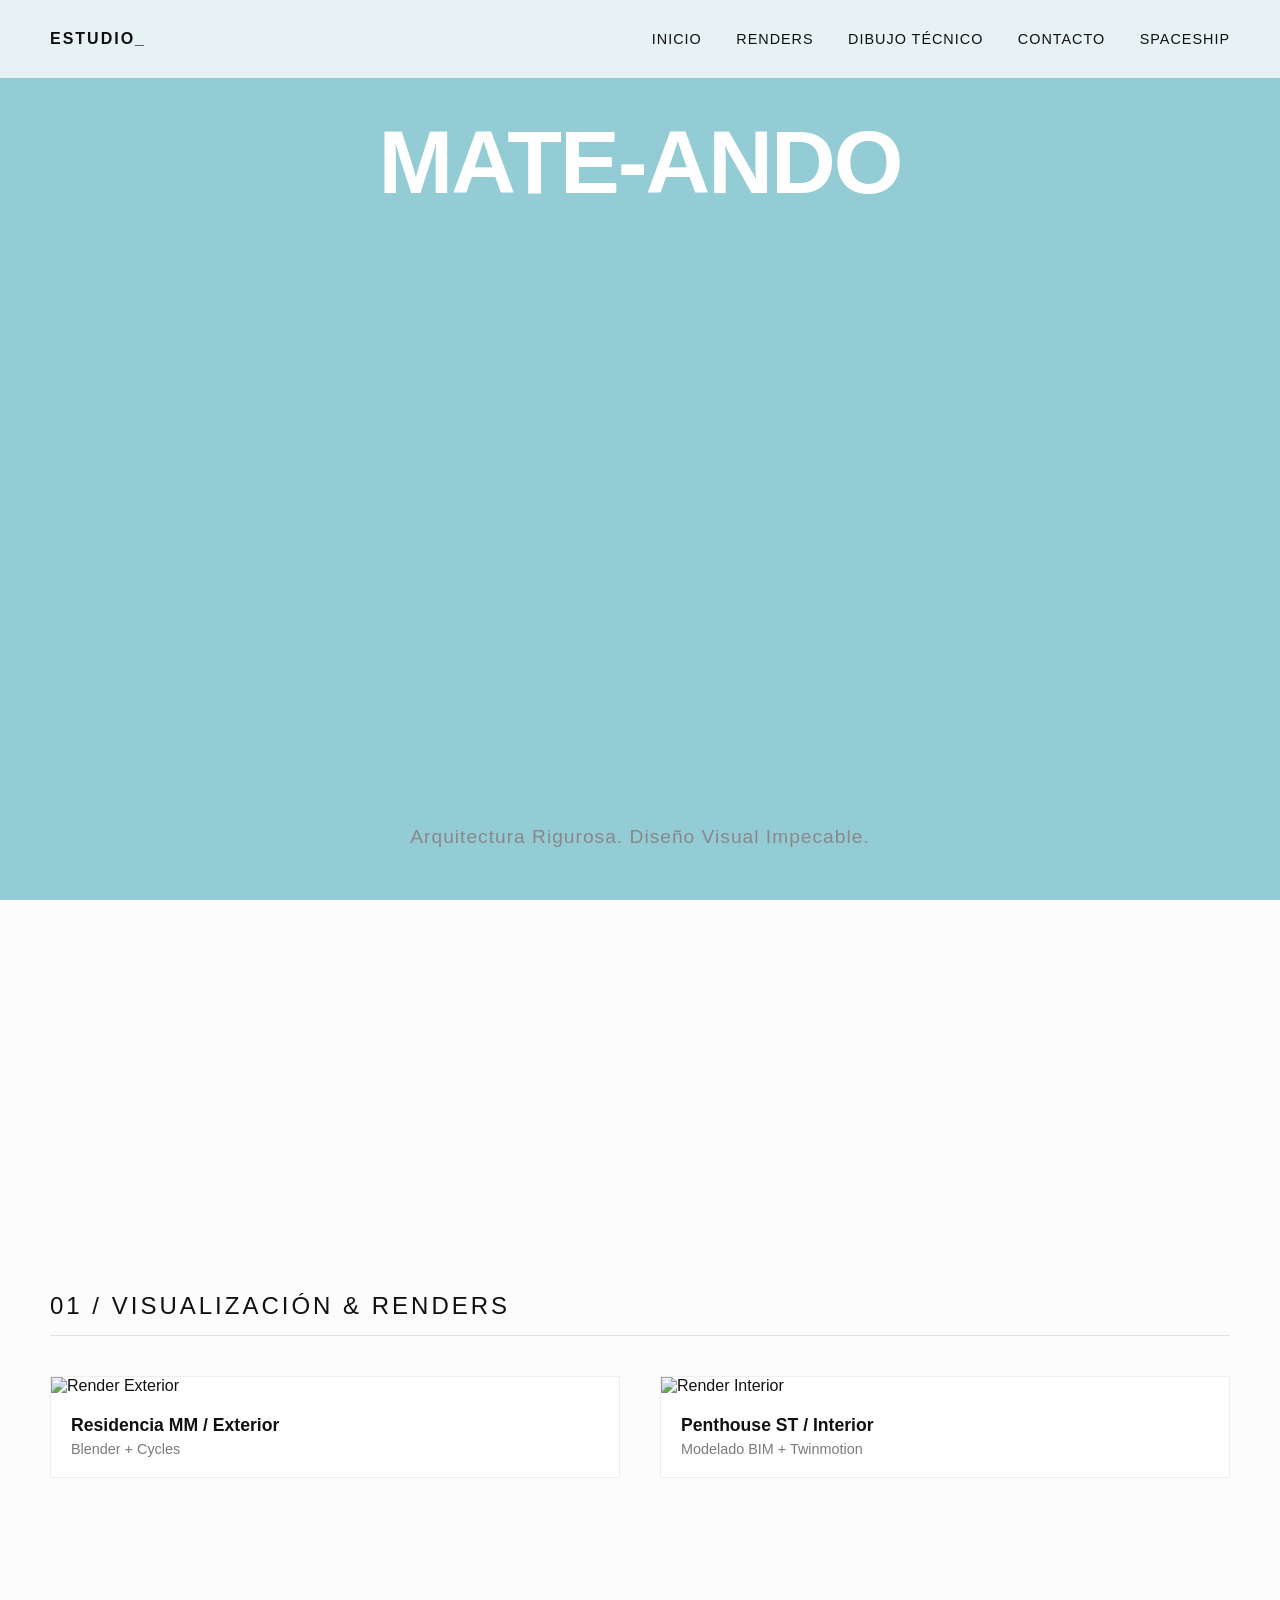
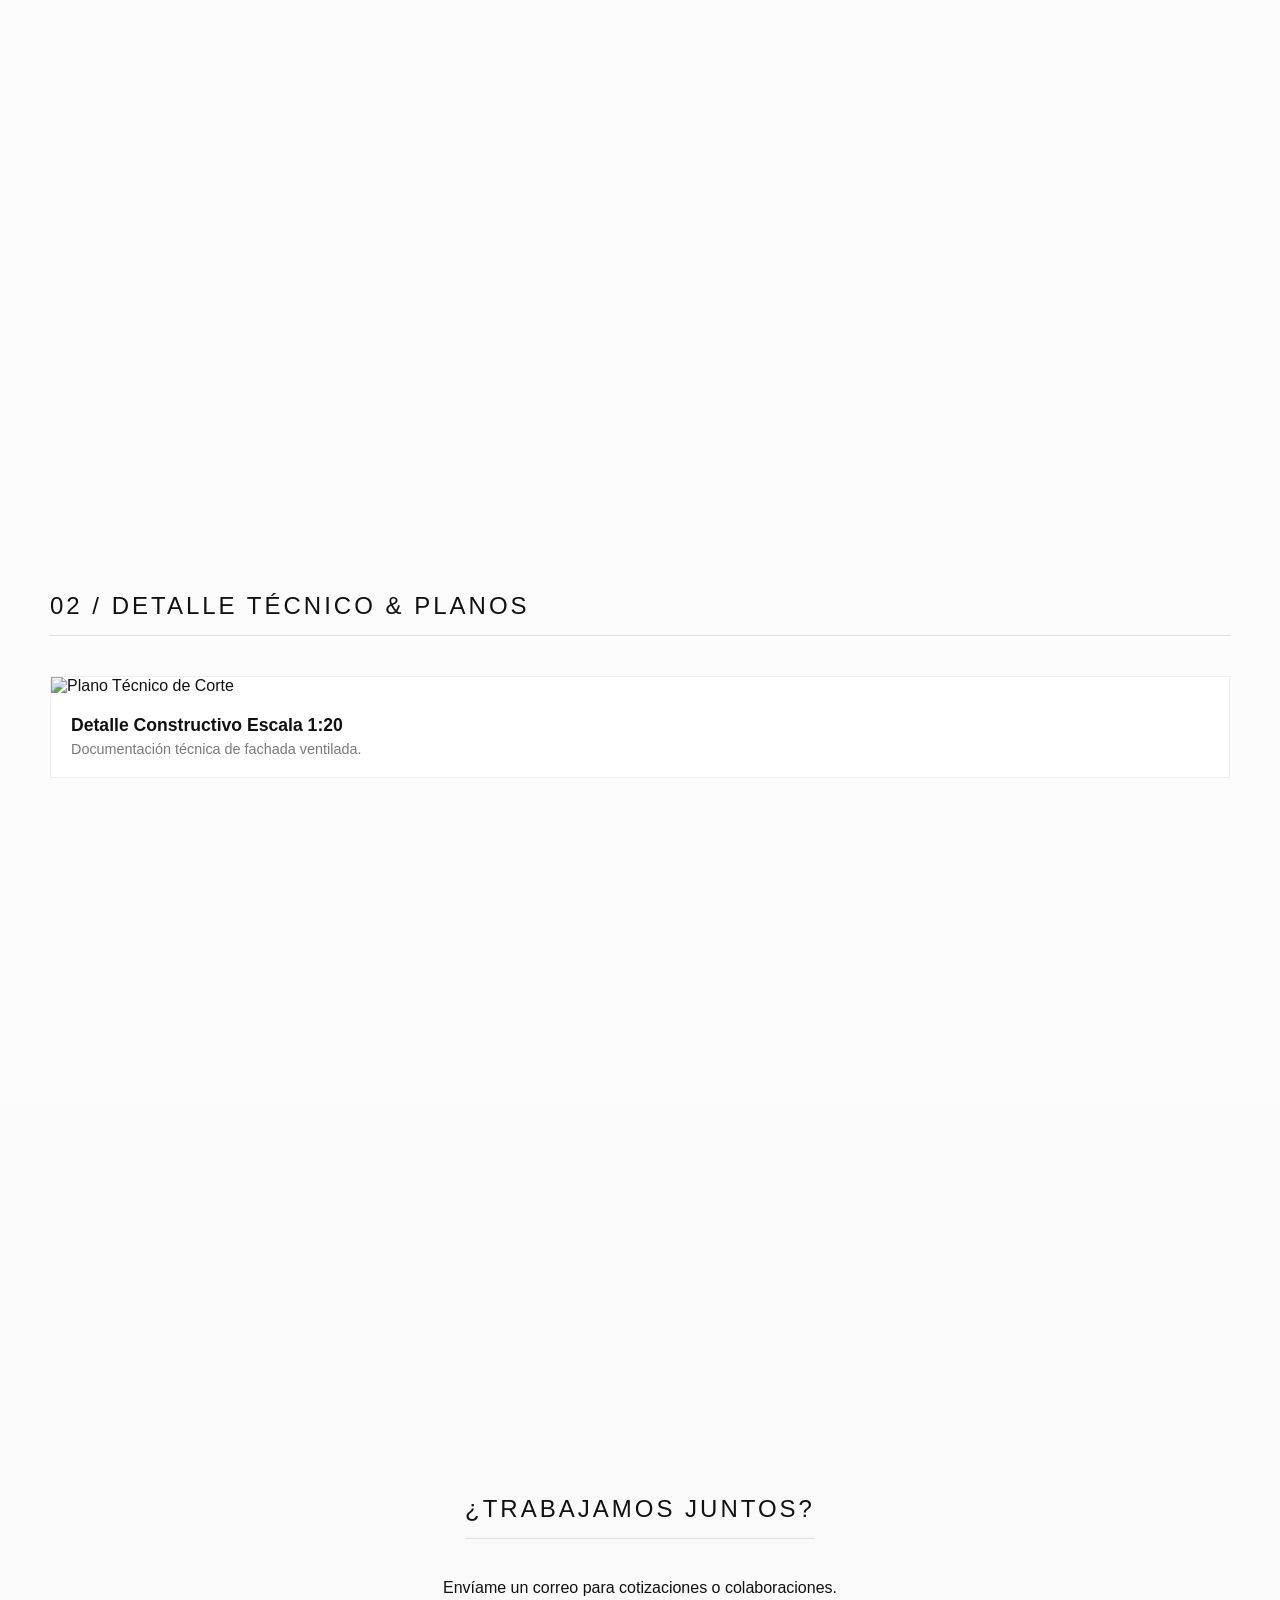
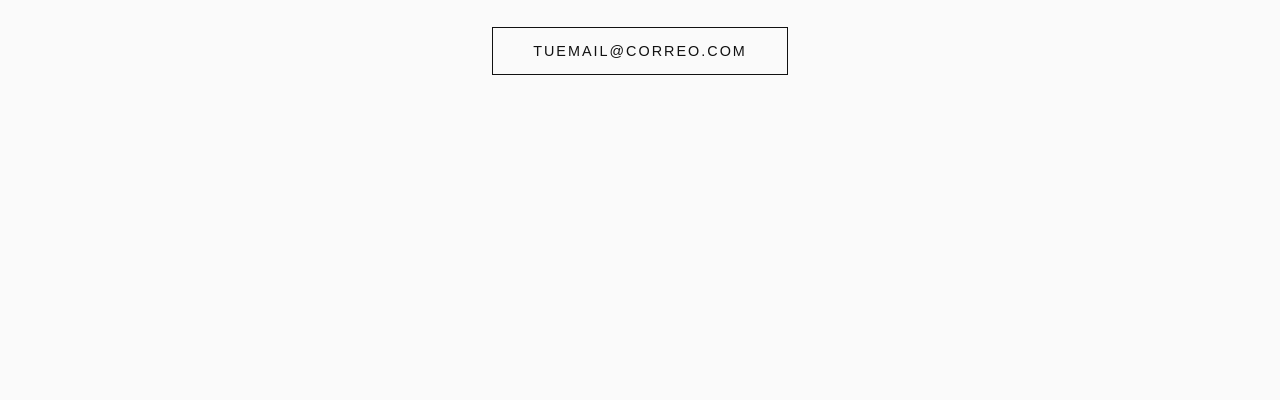
==== index.html @ 8e16f5a7 "Update index.html" ====
<!DOCTYPE html>
<html lang="es">
<head>
    <meta charset="UTF-8">
    <meta name="viewport" content="width=device-width, initial-scale=1.0">
    <title>Tu Nombre | Arquitectura & Diseño</title>
    <link rel="stylesheet" href="style.css">
</head>
<body>

    <!-- Menú de Navegación Fijo -->
    <nav class="navbar">
        <div class="logo">ESTUDIO_</div>
        <div class="nav-links">
            <a href="#hero">Inicio</a>
            <a href="#renders">Renders</a>
            <a href="#tecnico">Dibujo Técnico</a>
            <a href="#contacto">Contacto</a>
            <a href="/spaceship/spaceship.html">Spaceship</a>
        </div>
    </nav>

    <!-- Sección 1: Hero / Portada -->
    <section style="background-color: rgb(148, 204, 214);" id="hero" class="section hero-section">
        <div class="hero-content">
            <h1>MATE-ANDO</h1>
    <!--
    --> 
            <div class="sketchfab-embed-wrapper">
                <iframe title="Termo y mate" frameborder="0" allowfullscreen mozallowfullscreen="true" webkitallowfullscreen="true" allow="autoplay; fullscreen; xr-spatial-tracking" xr-spatial-tracking execution-while-out-of-viewport execution-while-not-rendered web-share width="1000" height="600" src="https://sketchfab.com/models/e62ec84b5cb64ae68a3b97f60c321188/embed?autostart=1&camera=0&transparent=1&ui_hint=0&ui_theme=dark">
                </iframe>
            </div>
                <p>Arquitectura Rigurosa. Diseño Visual Impecable.</p>
        </div>
    </section>

    <!-- Sección 2: Galería de Renders -->
    <section id="renders" class="section reveal">
        <h2>01 / VISUALIZACIÓN & RENDERS</h2>
        <div class="grid-portfolio">
            <div class="card">
                <img src="https://placeholder.com" alt="Render Exterior">
                <div class="card-info"><h3>Residencia MM / Exterior</h3><p>Blender + Cycles</p></div>
            </div>
            <div class="card">
                <img src="https://placeholder.com" alt="Render Interior">
                <div class="card-info"><h3>Penthouse ST / Interior</h3><p>Modelado BIM + Twinmotion</p></div>
            </div>
        </div>
    </section>

    <!-- Sección 3: Dibujo Técnico / Planos -->
    <section id="tecnico" class="section reveal">
        <h2>02 / DETALLE TÉCNICO & PLANOS</h2>
        <div class="grid-portfolio text-left">
            <div class="card item-wide">
                <img src="https://placeholder.com" alt="Plano Técnico de Corte">
                <div class="card-info"><h3>Detalle Constructivo Escala 1:20</h3><p>Documentación técnica de fachada ventilada.</p></div>
            </div>
        </div>
    </section>

    <!-- Sección 4: Contacto -->
    <section id="contacto" class="section reveal footer-section">
        <h2>¿TRABAJAMOS JUNTOS?</h2>
        <p>Envíame un correo para cotizaciones o colaboraciones.</p>
        <a href="mailto:tuemail@correo.com" class="btn-contact">tuemail@correo.com</a>
    </section>

</body>
</html>
---- style.css ----
/* --- Variables de Diseño Editorial --- */
:root {
    --bg-color: #fcfcfc;
    --text-color: #111111;
    --accent-color: #7a7a7a;
    --card-bg: #ffffff;
    --font-main: 'Helvetica Neue', Helvetica, Arial, sans-serif;
}

* {
    margin: 0;
    padding: 0;
    box-sizing: border-box;
    scroll-behavior: smooth; /* Hace que el salto de menú sea suave */
}

body {
    background-color: var(--bg-color);
    color: var(--text-color);
    font-family: var(--font-main);
    overflow-x: hidden;
}

/* --- Barra de Navegación Fija --- */
.navbar {
    position: fixed;
    top: 0;
    left: 0;
    width: 100%;
    display: flex;
    justify-content: space-between;
    align-items: center;
    padding: 30px 50px;
    z-index: 1000;
    background: rgba(252, 252, 252, 0.8);
    backdrop-filter: blur(10px); /* Efecto vidrio esmerilado */
}

.logo {
    font-weight: 700;
    letter-spacing: 2px;
}

.nav-links a {
    text-decoration: none;
    color: var(--text-color);
    margin-left: 30px;
    font-size: 0.9rem;
    text-transform: uppercase;
    letter-spacing: 1px;
    transition: color 0.3s;
}

.nav-links a:hover {
    color: var(--accent-color);
}

/* --- Estilo de Secciones Generales --- */
.section {
    min-height: 100vh;
    padding: 120px 50px 50px 50px;
    display: flex;
    flex-direction: column;
    justify-content: center;
}

h2 {
    font-size: 1.5rem;
    font-weight: 400;
    letter-spacing: 3px;
    margin-bottom: 40px;
    border-bottom: 1px solid #e0e0e0;
    padding-bottom: 15px;
}

/* --- Portada (Hero) --- */
.hero-section {
    background: #111111;
    color: #ffffff;
    text-align: center;
}

.hero-content h1 {
    font-size: 7vw;
    font-weight: 900;
    letter-spacing: -2px;
    line-height: 0.9;
}

.hero-content p {
    font-size: 1.2rem;
    margin-top: 20px;
    letter-spacing: 1px;
    color: #888888;
}

/* --- Grid de Portafolio (Maquetación limpia) --- */
.grid-portfolio {
    display: grid;
    grid-template-columns: repeat(auto-fit, minmax(450px, 1fr));
    gap: 40px;
}

.card {
    background: var(--card-bg);
    border: 1px solid #eeeeee;
    overflow: hidden;
    transition: transform 0.4s ease;
}

.card:hover {
    transform: translateY(-5px);
}

.card img {
    width: 100%;
    height: auto;
    display: block;
    filter: grayscale(20%);
    transition: filter 0.3s;
}

.card:hover img {
    filter: grayscale(0%);
}

.card-info {
    padding: 20px;
}

.card-info h3 {
    font-size: 1.1rem;
    font-weight: 600;
    margin-bottom: 5px;
}

.card-info p {
    color: var(--accent-color);
    font-size: 0.9rem;
}

.item-wide {
    grid-column: 1 / -1; /* Ocupa todo el ancho en planos técnicos */
}

/* --- Sección Contacto --- */
.footer-section {
    align-items: center;
    text-align: center;
    background: #fafafa;
}

.btn-contact {
    display: inline-block;
    margin-top: 30px;
    padding: 15px 40px;
    border: 1px solid #111111;
    color: #111111;
    text-decoration: none;
    text-transform: uppercase;
    font-size: 0.9rem;
    letter-spacing: 2px;
    transition: all 0.3s ease;
}

.btn-contact:hover {
    background: #111111;
    color: #ffffff;
}

/* --- 🌟 Efecto Mágico: Scroll Reveal (CSS Nativo) 🌟 --- */
@keyframes revealEffect {
    from {
        opacity: 0;
        transform: translateY(80px);
    }
    to {
        opacity: 1;
        transform: translateY(0);
    }
}

.reveal {
    animation: revealEffect linear both;
    animation-timeline: view(); /* Vincula la animación a la vista del scroll */
    animation-range: entry 10% cover 40%; /* Define cuándo empieza y termina de aparecer */
}
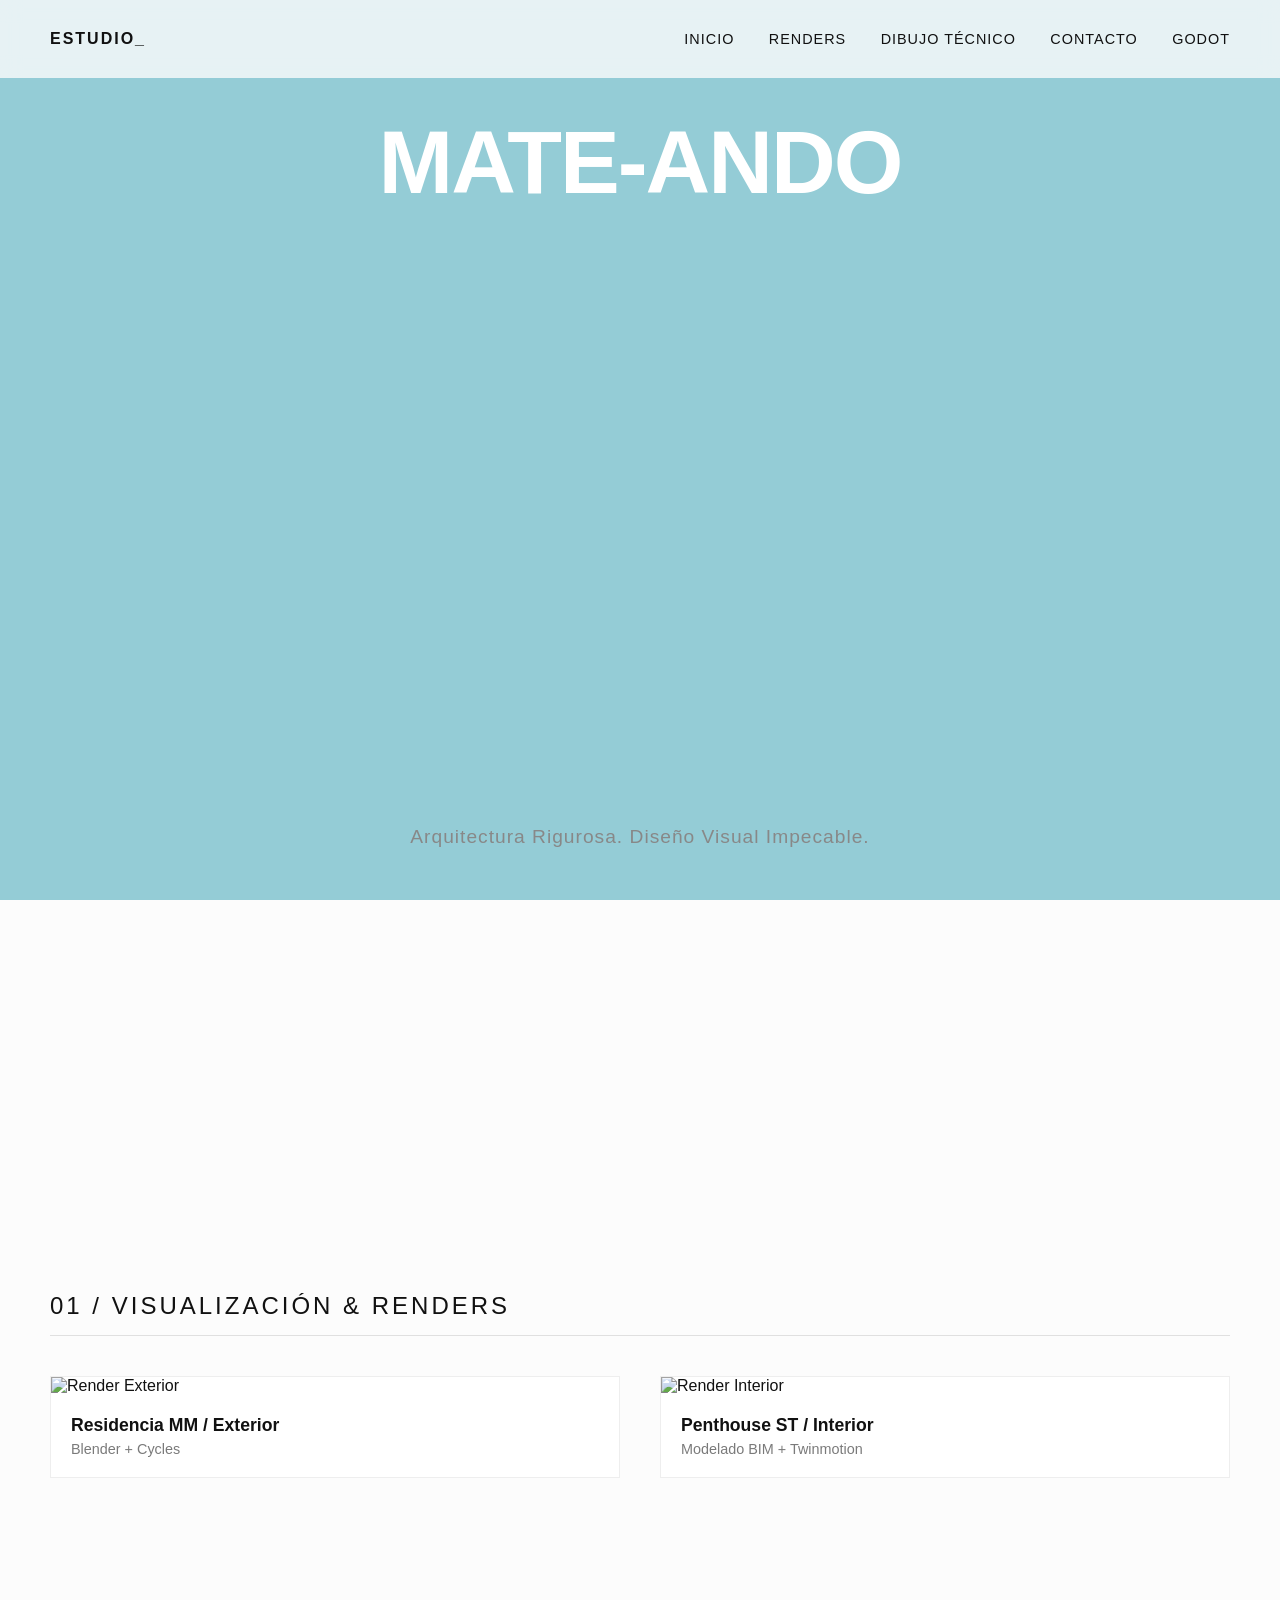
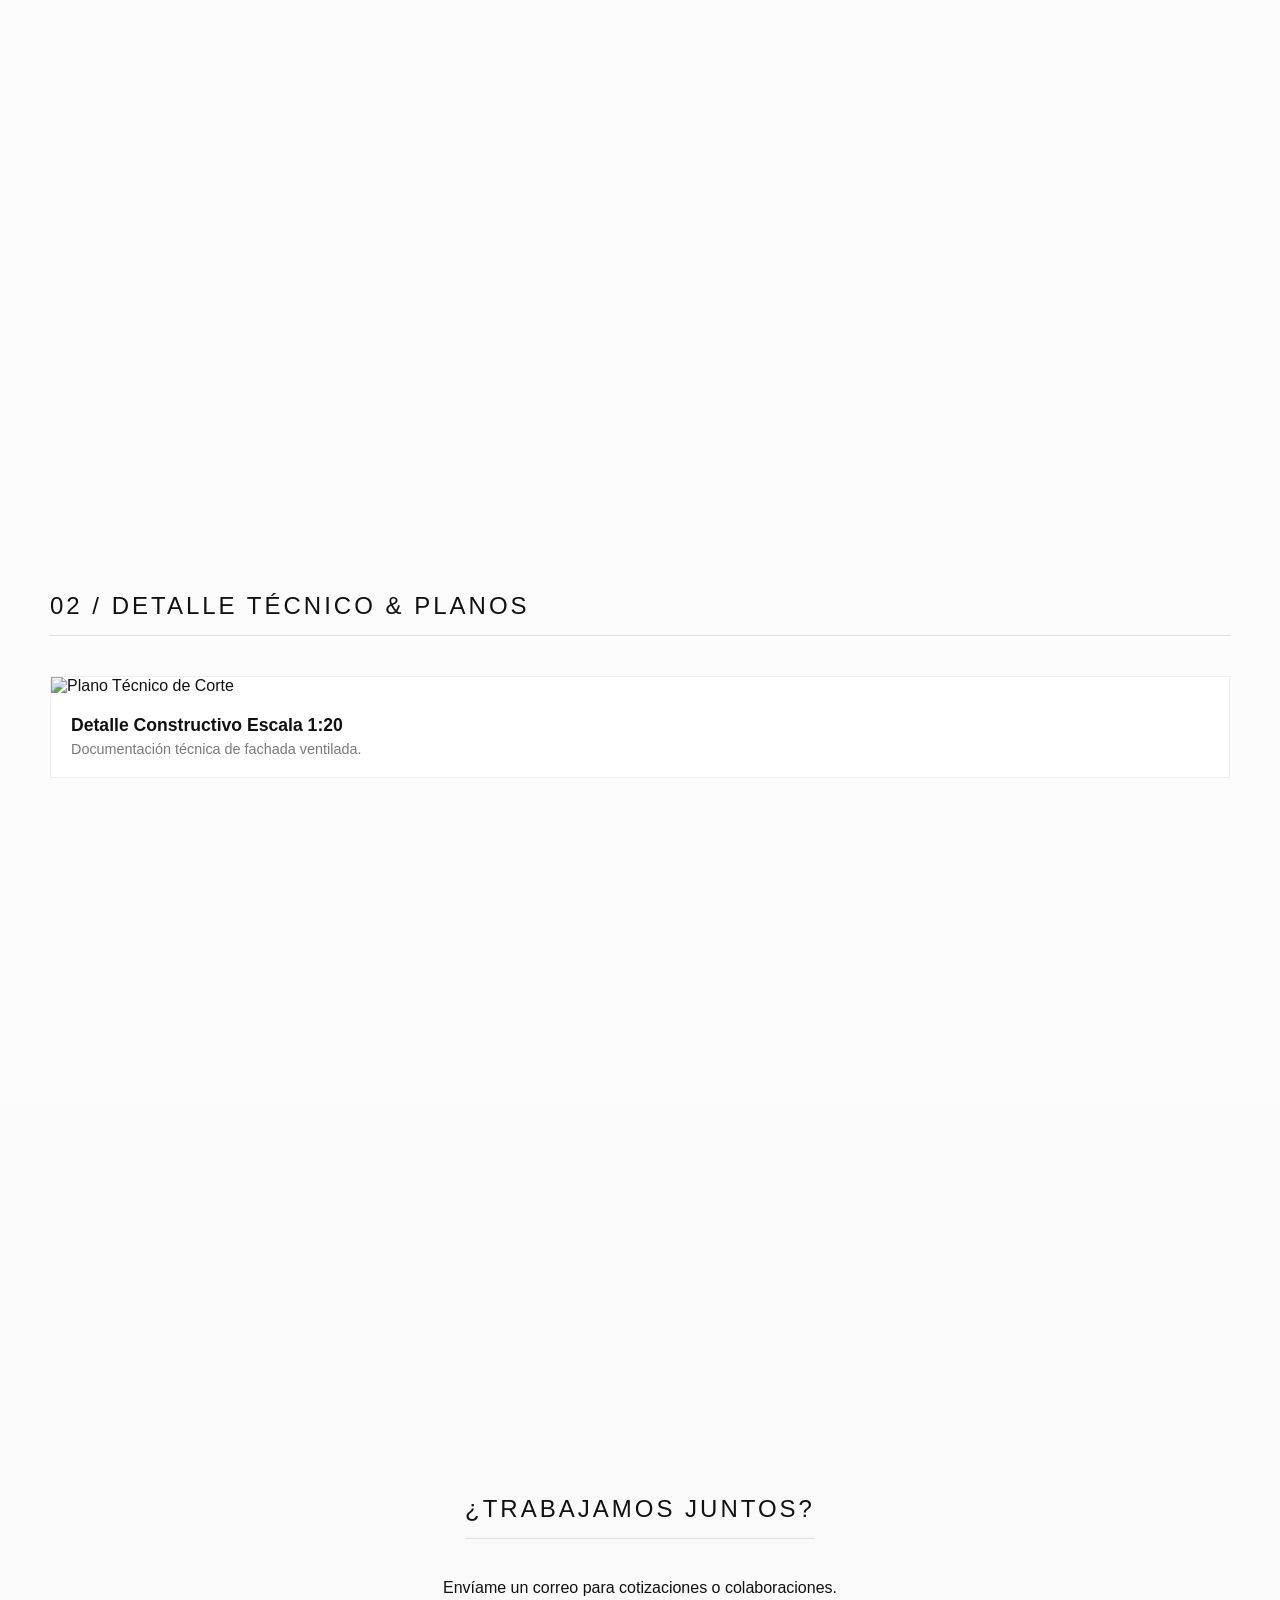
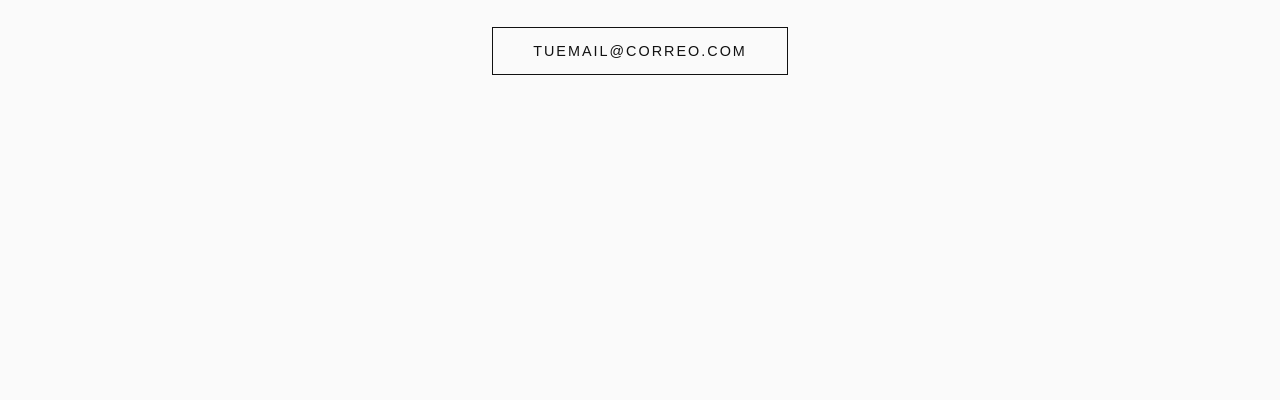
==== commit beaf17f8: "godot prototipo" ====
--- a/index.html
+++ b/index.html
@@ -16,7 +16,7 @@
             <a href="#renders">Renders</a>
             <a href="#tecnico">Dibujo Técnico</a>
             <a href="#contacto">Contacto</a>
-            <a href="/spaceship/spaceship.html">Spaceship</a>
+            <a href="/portfolio/exp/test.html">Godot</a>
         </div>
     </nav>
 
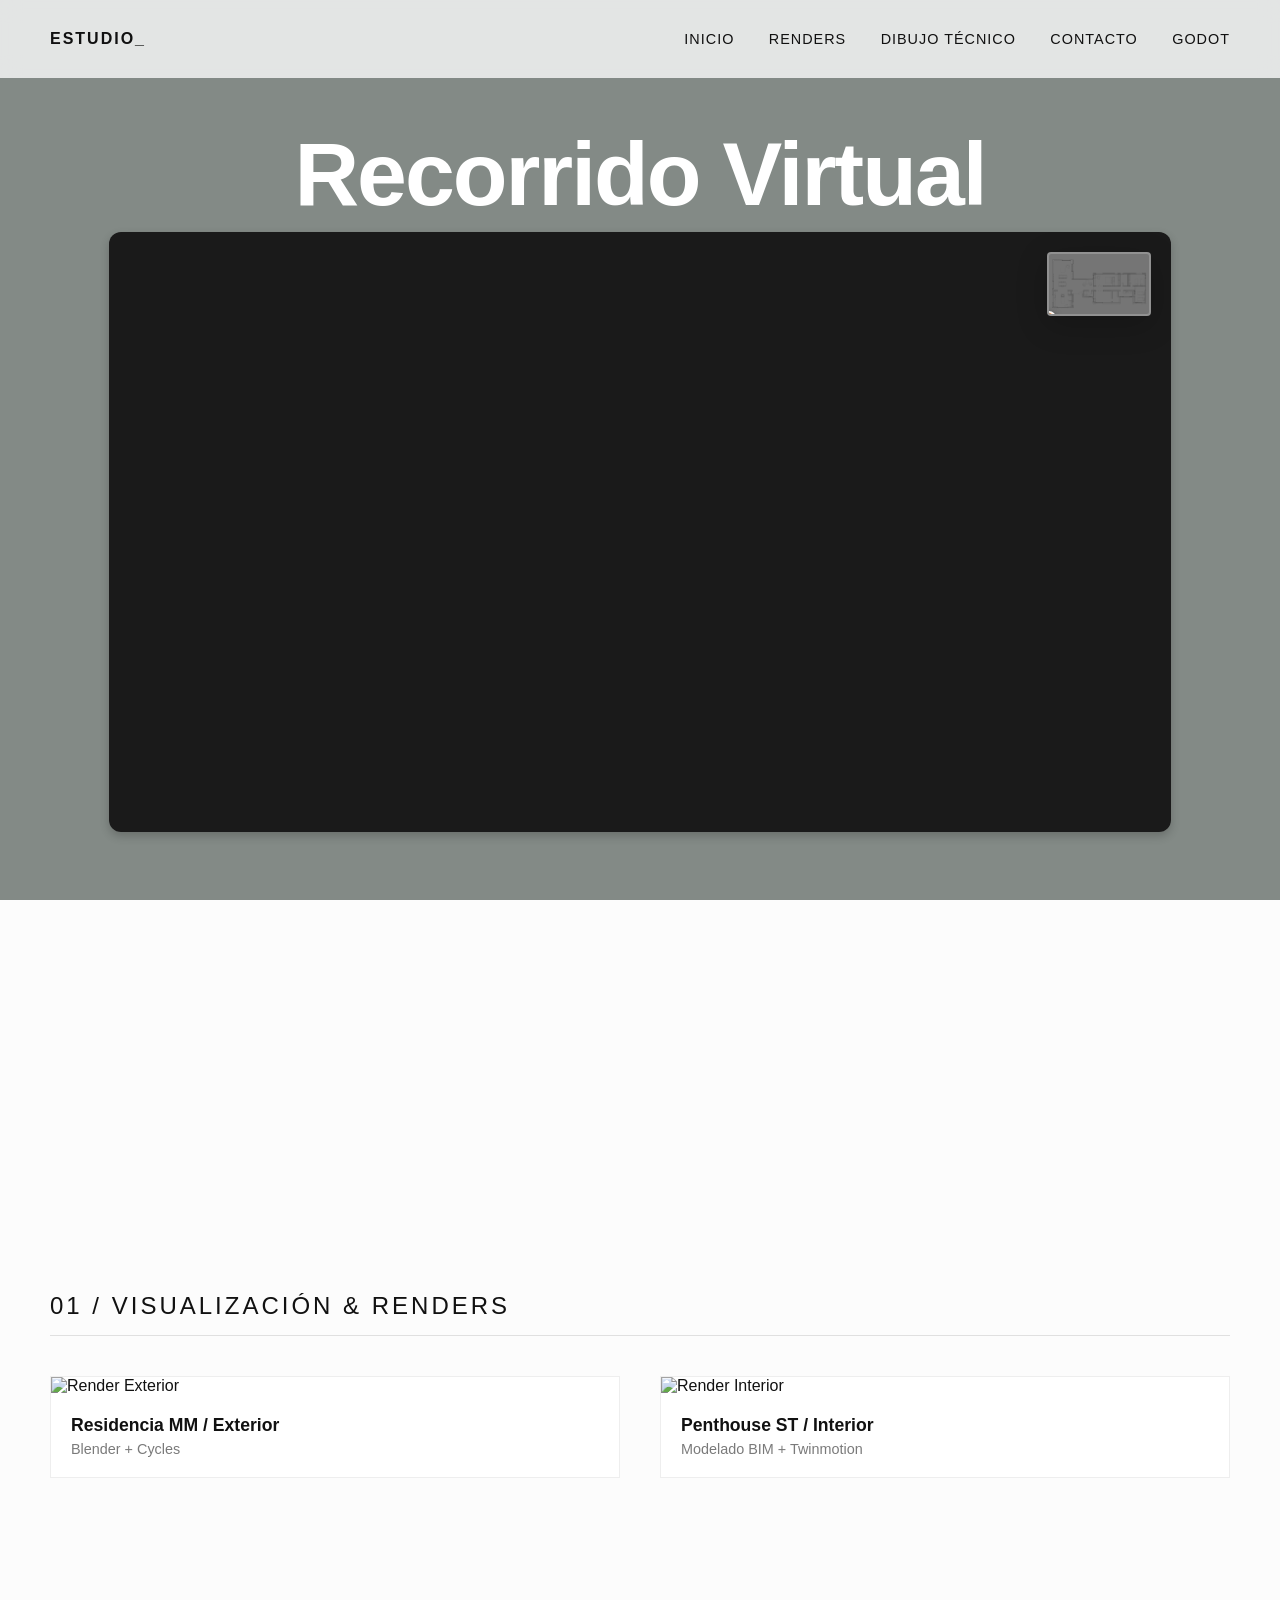
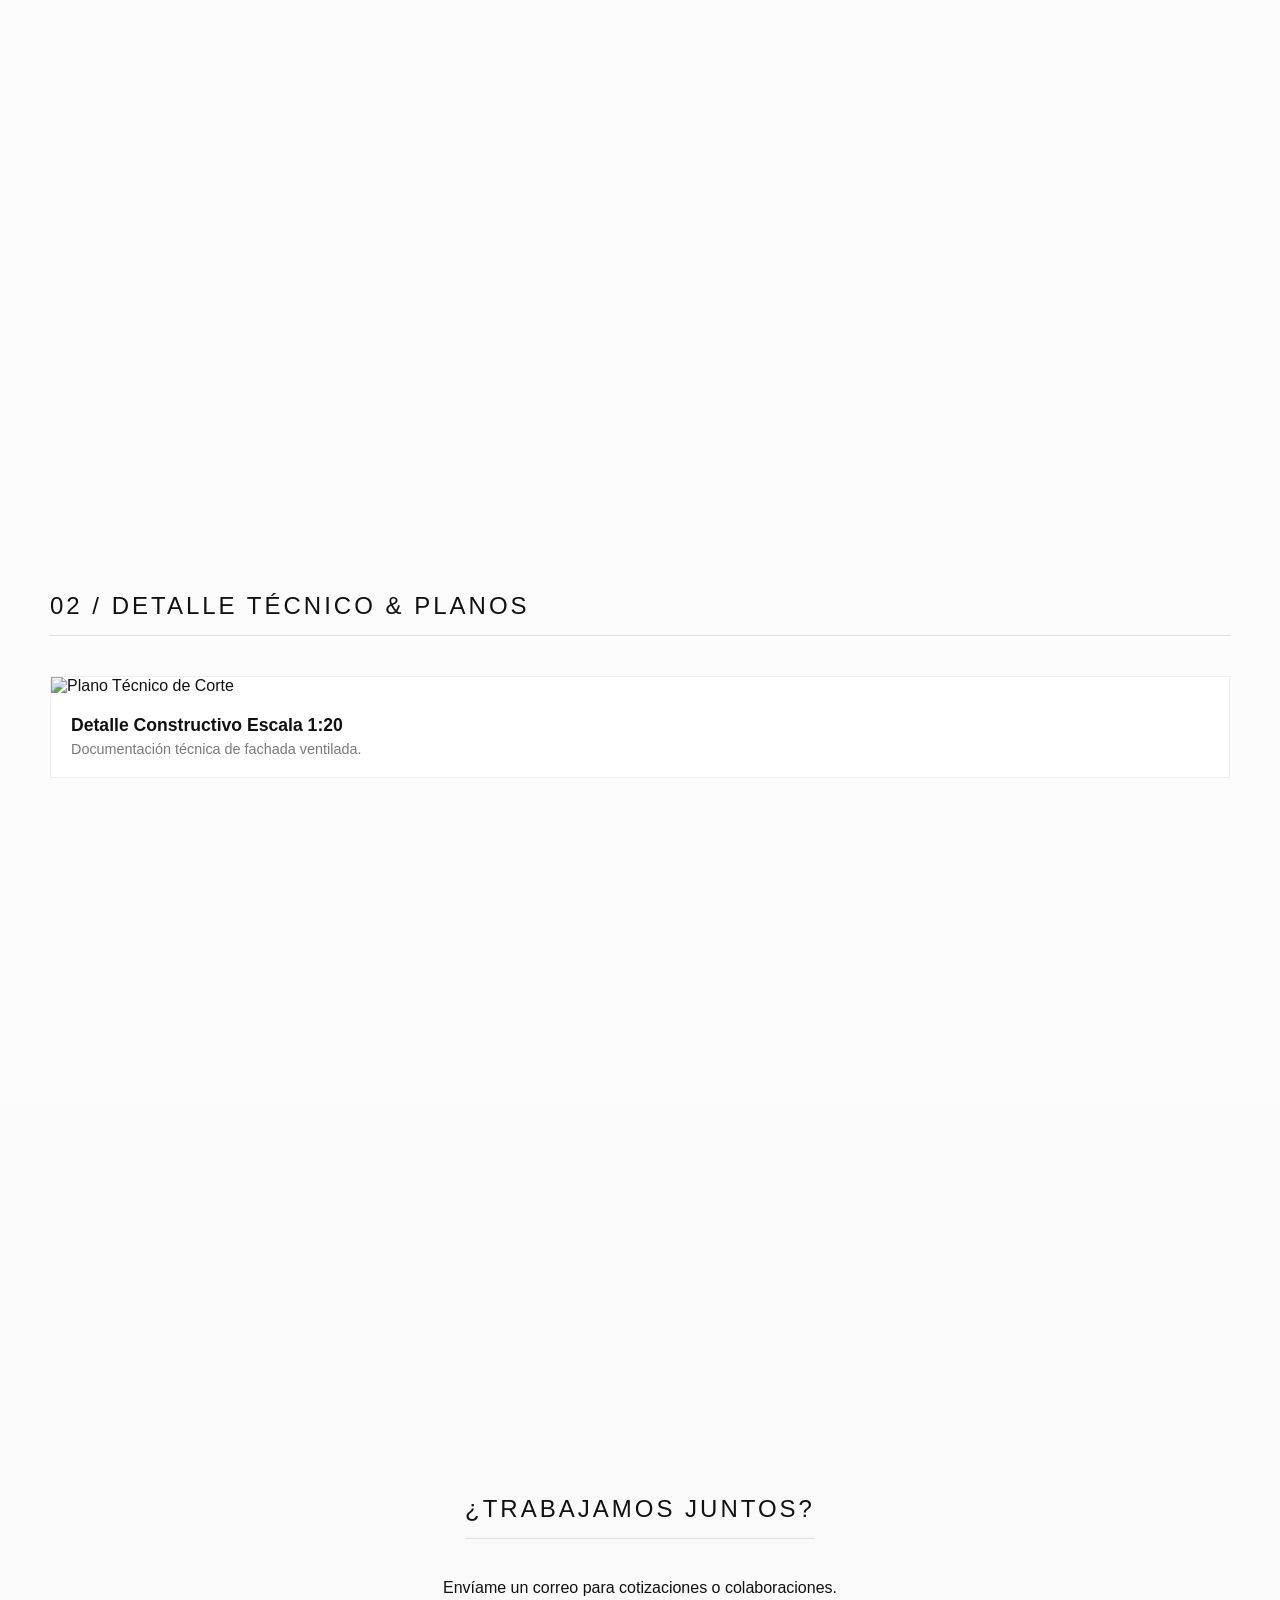
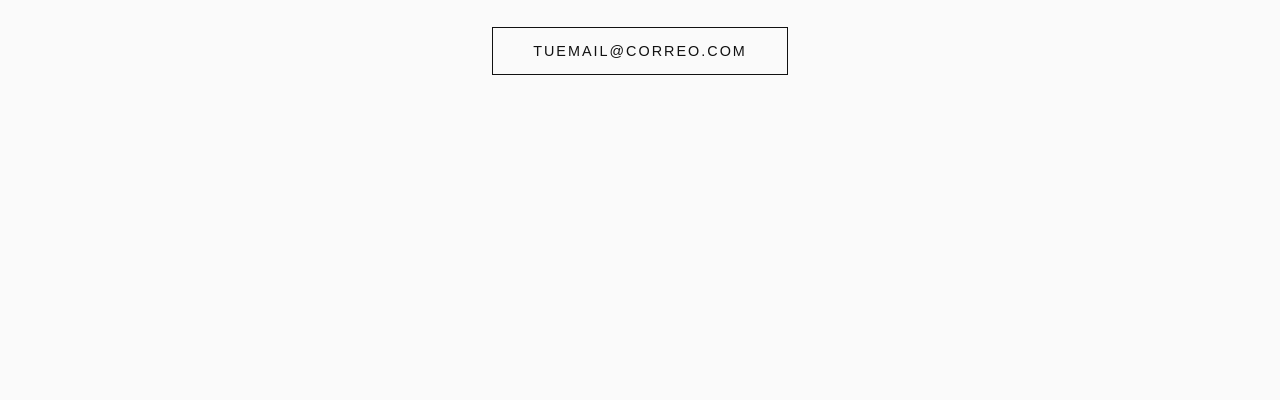
==== commit 626a0897: "integrar al index principal" ====
--- a/index.html
+++ b/index.html
@@ -21,19 +21,20 @@
     </nav>
 
     <!-- Sección 1: Hero / Portada -->
-    <section style="background-color: rgb(148, 204, 214);" id="hero" class="section hero-section">
+    <section style="background-color: rgb(131, 138, 134);" id="hero" class="section hero-section">
         <div class="hero-content">
-            <h1>MATE-ANDO</h1>
-    <!--
-    --> 
-            <div class="sketchfab-embed-wrapper">
-                <iframe title="Termo y mate" frameborder="0" allowfullscreen mozallowfullscreen="true" webkitallowfullscreen="true" allow="autoplay; fullscreen; xr-spatial-tracking" xr-spatial-tracking execution-while-out-of-viewport execution-while-not-rendered web-share width="1000" height="600" src="https://sketchfab.com/models/e62ec84b5cb64ae68a3b97f60c321188/embed?autostart=1&camera=0&transparent=1&ui_hint=0&ui_theme=dark">
-                </iframe>
-            </div>
-                <p>Arquitectura Rigurosa. Diseño Visual Impecable.</p>
+            <h1>Recorrido Virtual</h1>
+            <br/>
+            <iframe
+                src="https://leotourn.github.io/portfolio/VR/"
+                width="90%"
+                height="600px"
+                frameborder="0"
+                allowfullscreen
+                style="border: none; border-radius: 12px; box-shadow: 0 4px 10px rgba(0,0,0,0.2);">
+            </iframe>
         </div>
     </section>
-
     <!-- Sección 2: Galería de Renders -->
     <section id="renders" class="section reveal">
         <h2>01 / VISUALIZACIÓN & RENDERS</h2>
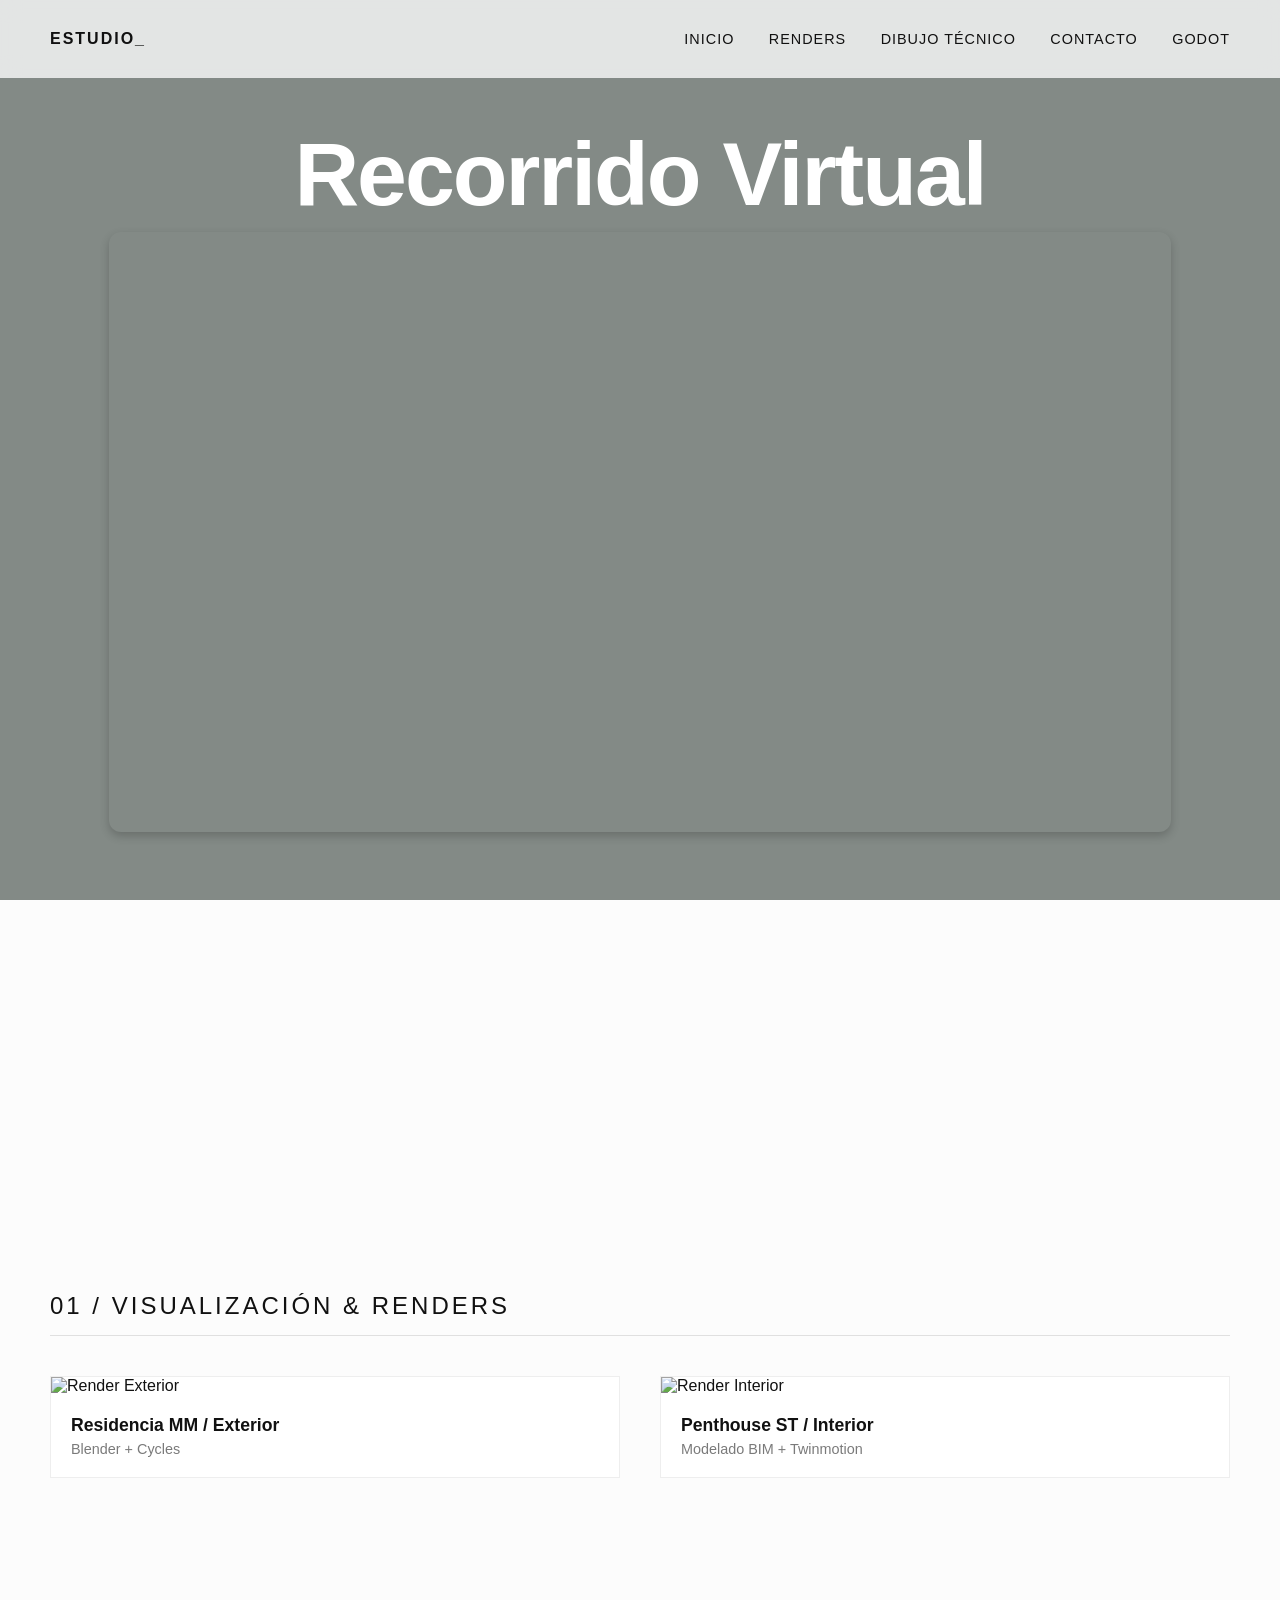
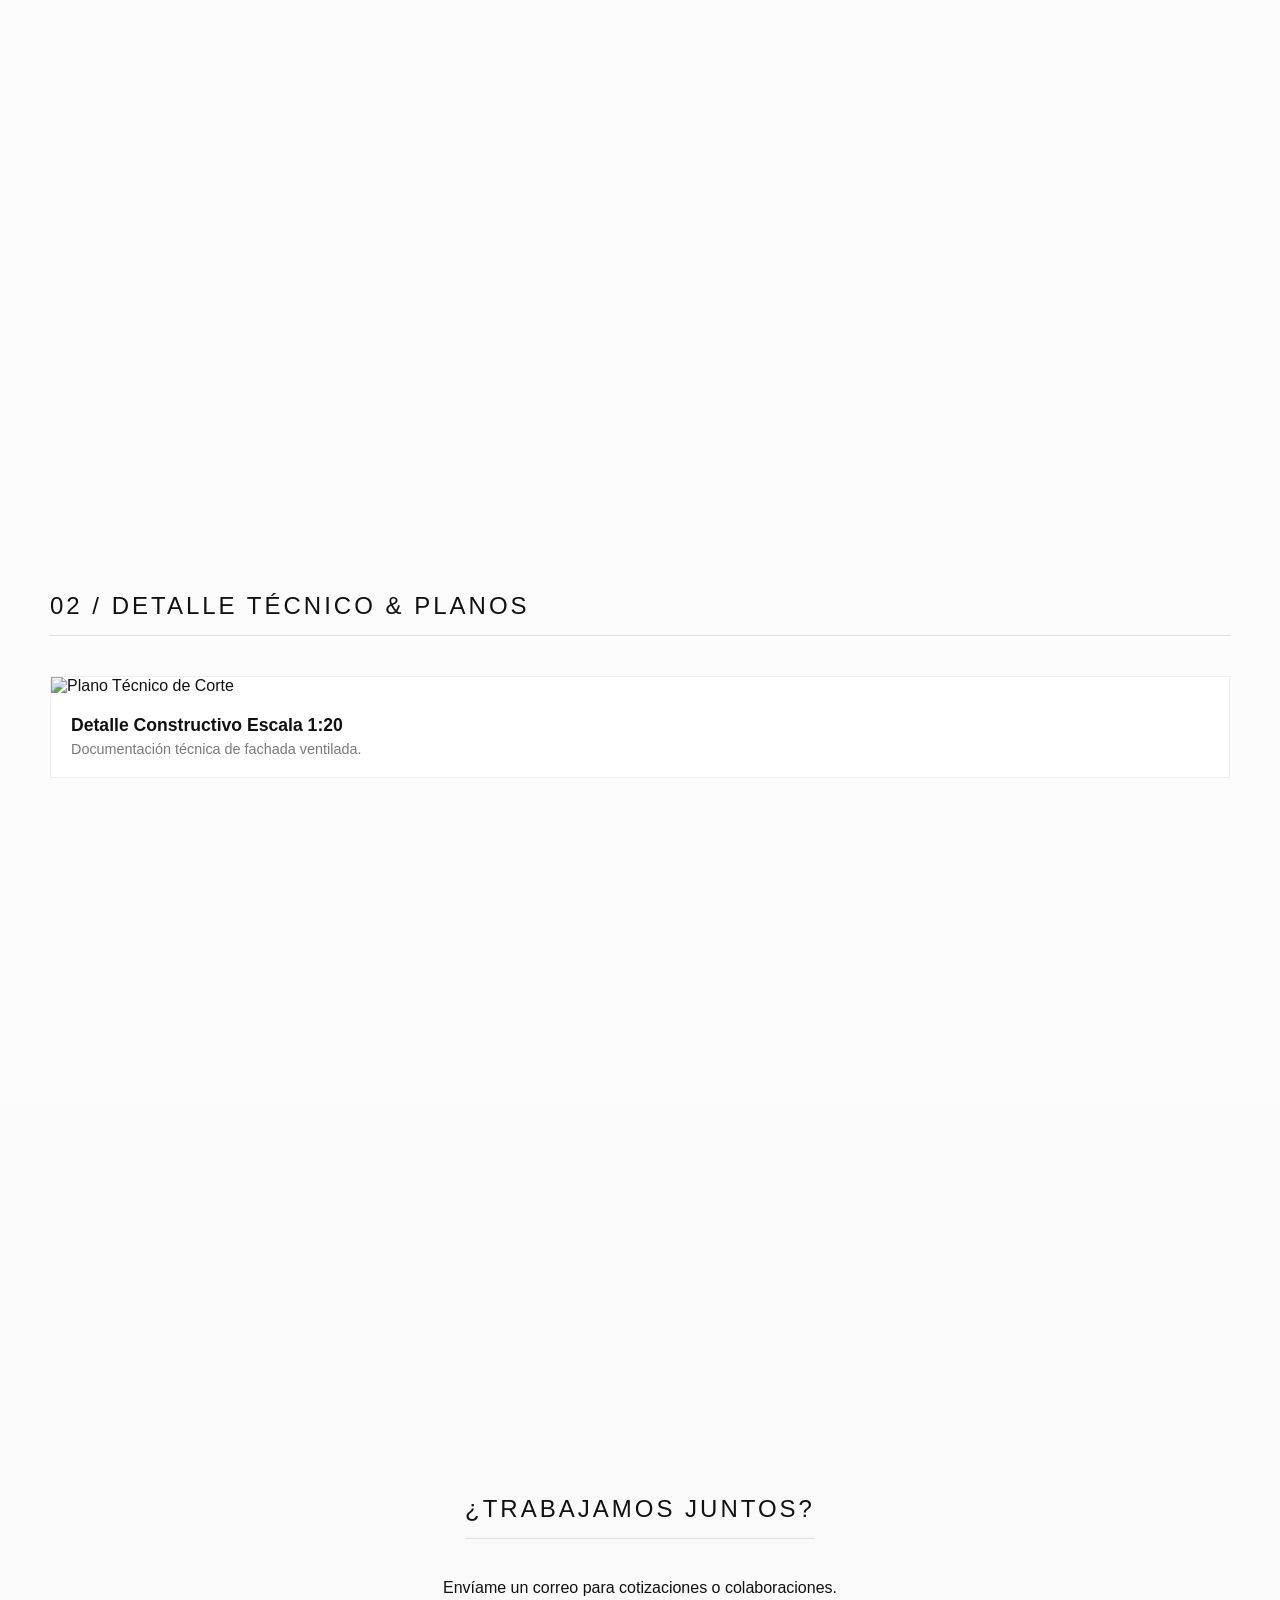
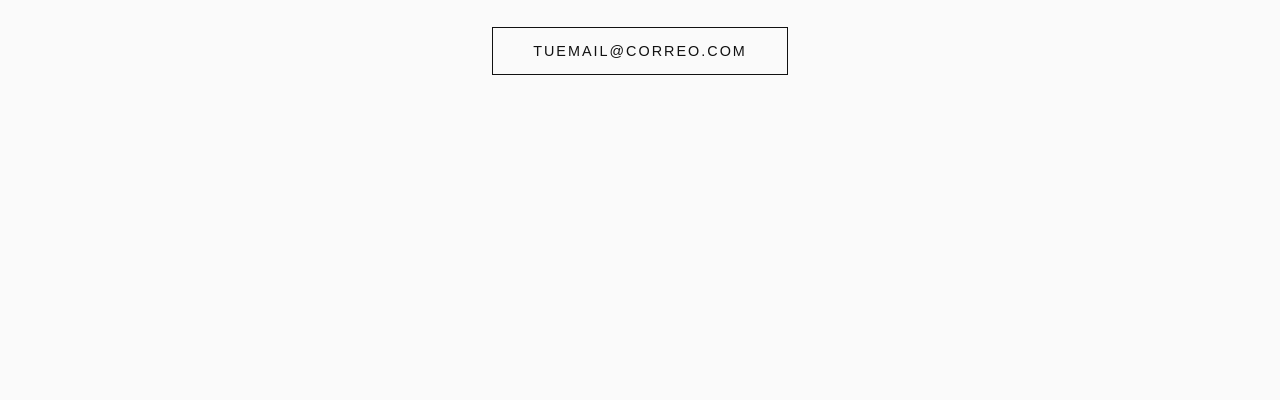
==== commit e0d7ee55: "a" ====
--- a/index.html
+++ b/index.html
@@ -26,7 +26,7 @@
             <h1>Recorrido Virtual</h1>
             <br/>
             <iframe
-                src="https://leotourn.github.io/portfolio/VR/"
+                src="https://leotourn.github.io/portfolio/cabin/"
                 width="90%"
                 height="600px"
                 frameborder="0"
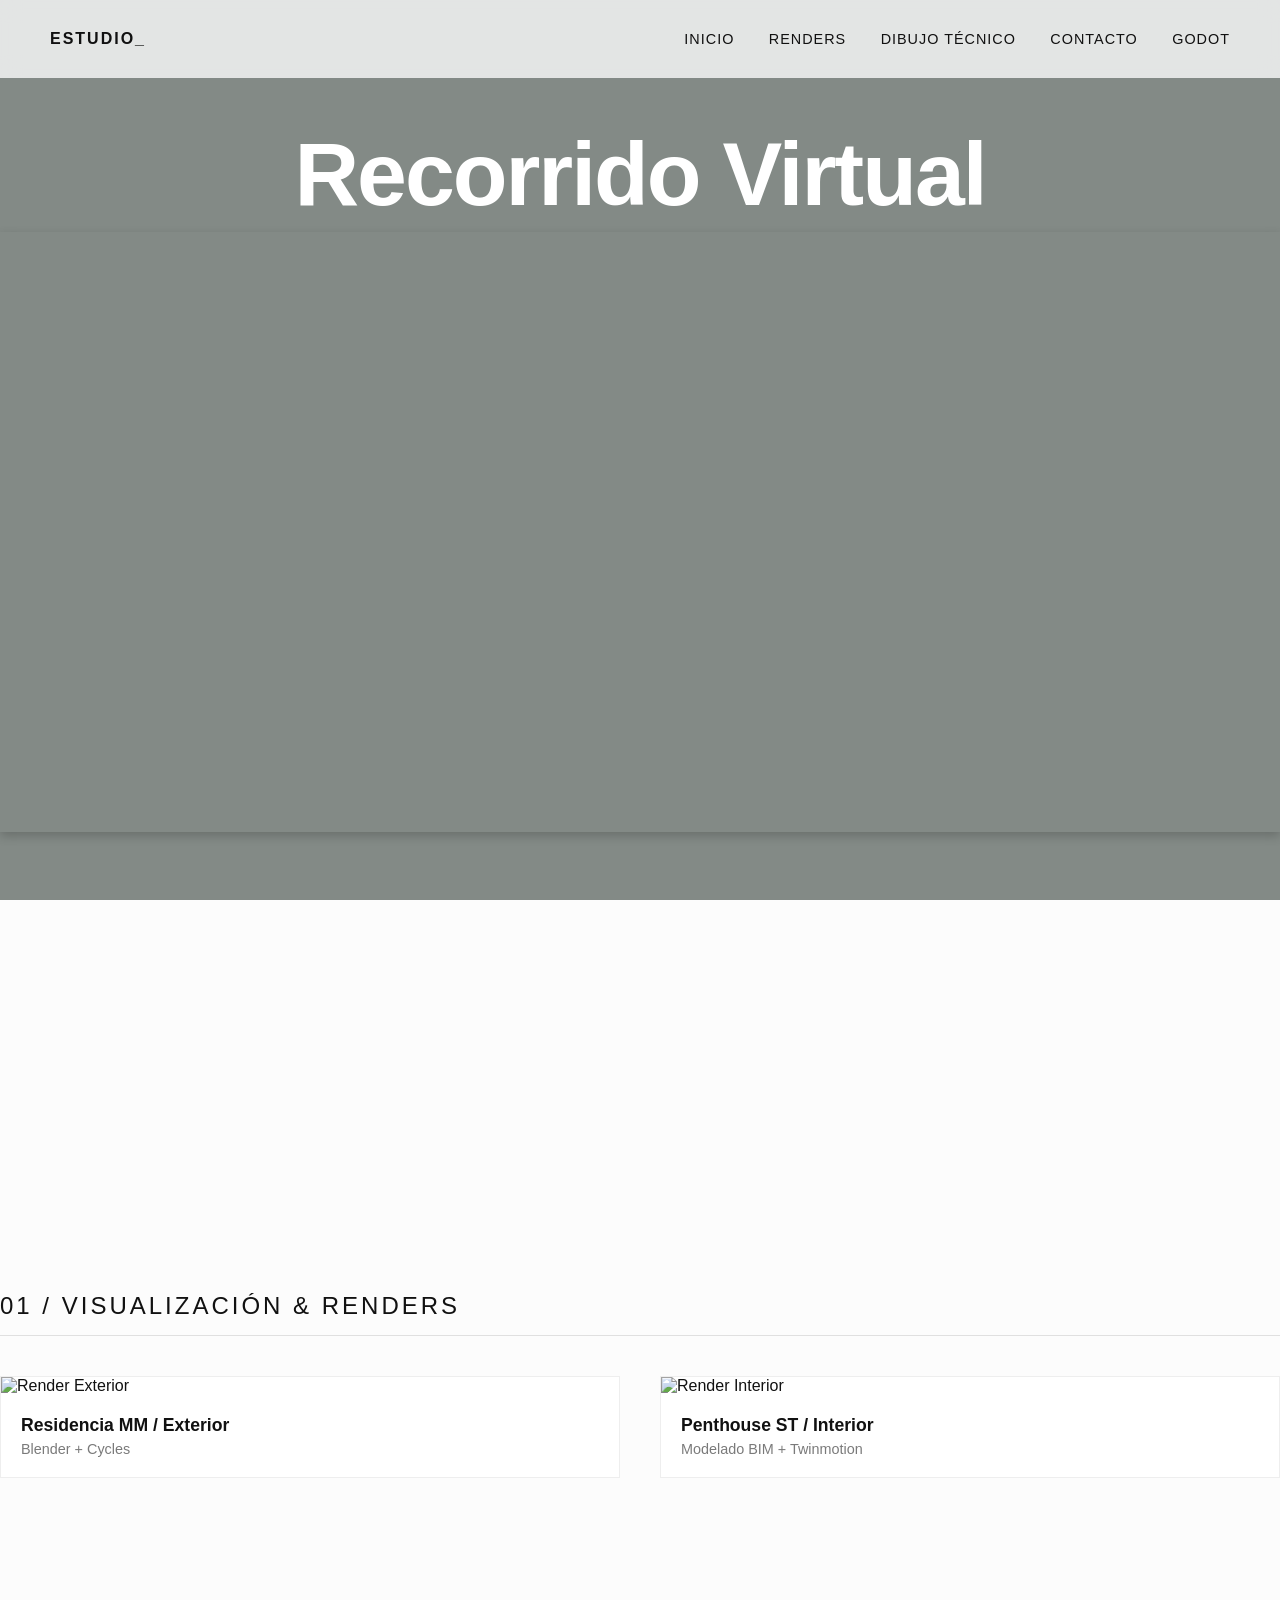
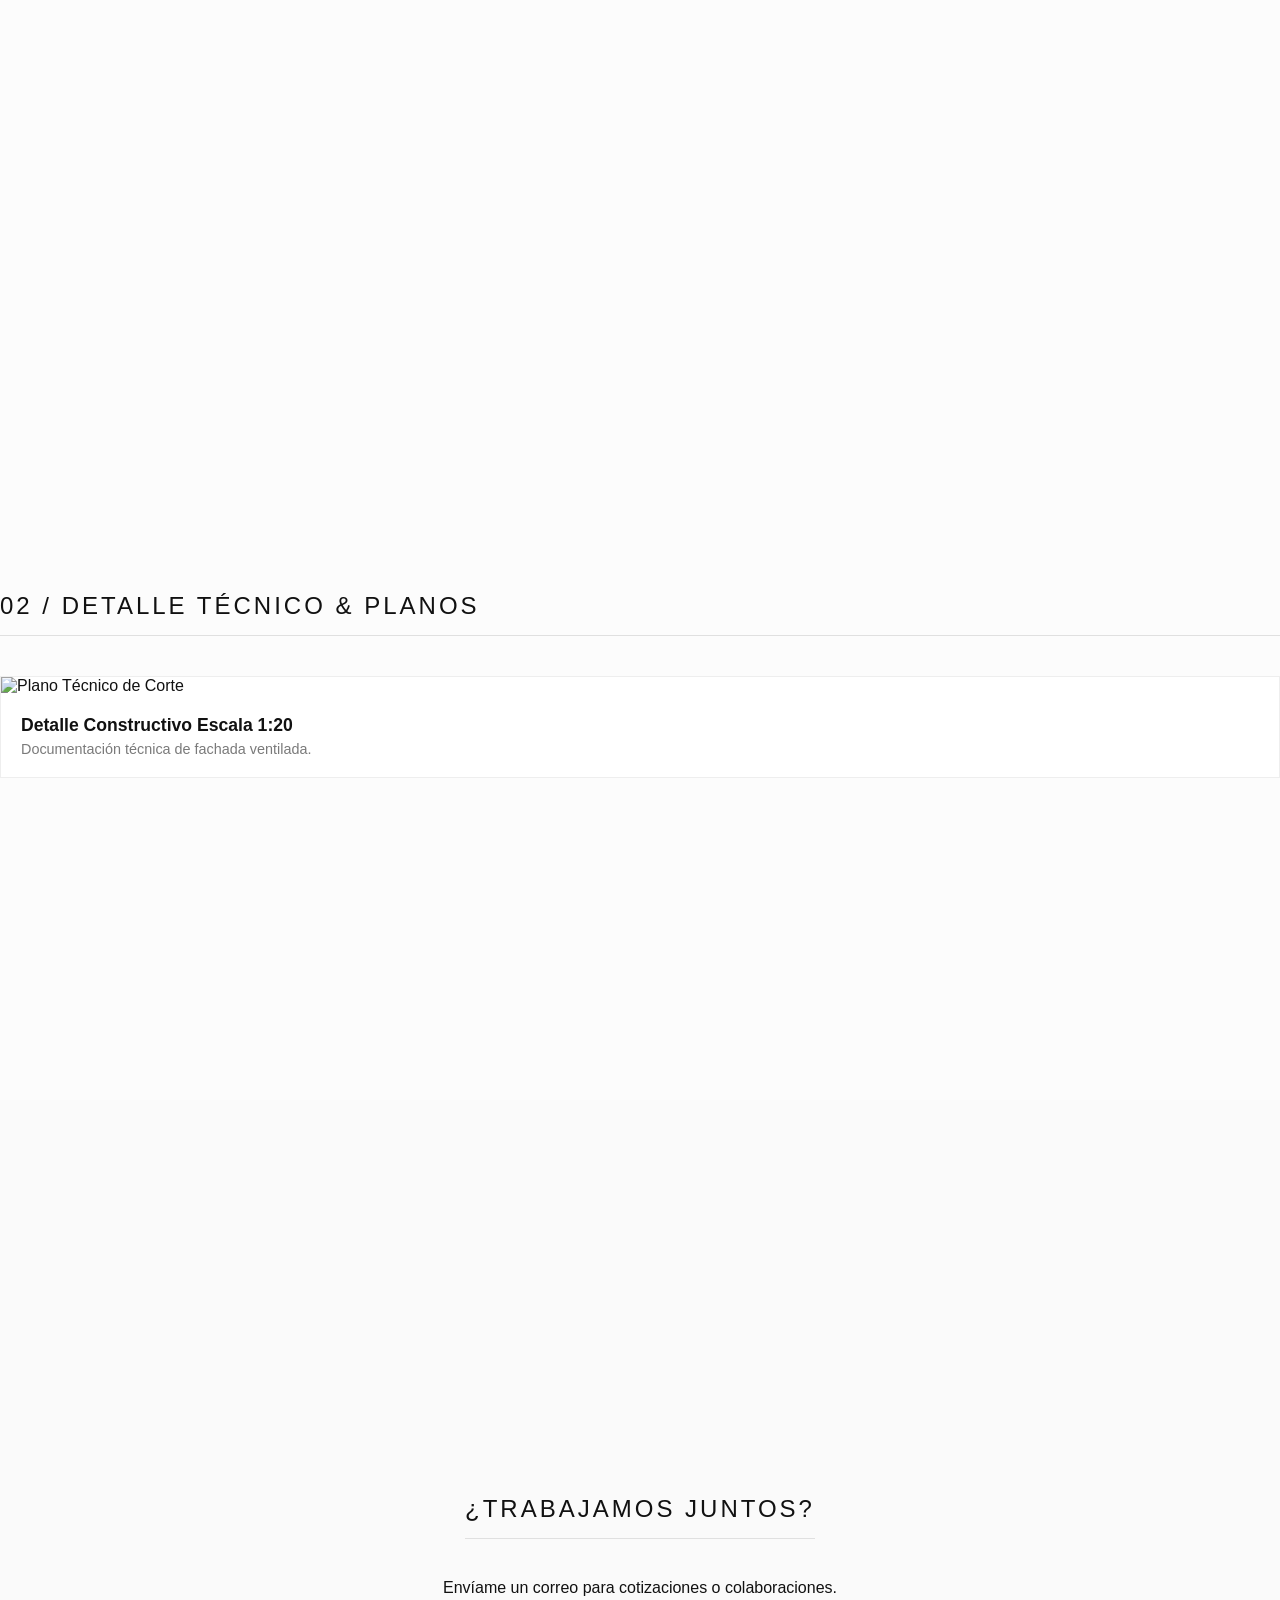
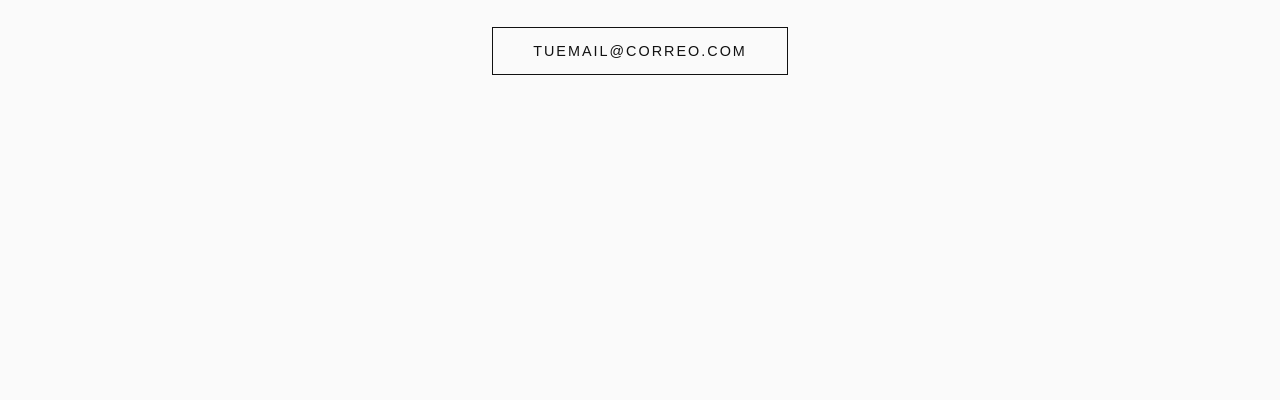
==== commit 6750df08: "update links" ====
--- a/index.html
+++ b/index.html
@@ -27,11 +27,11 @@
             <br/>
             <iframe
                 src="https://leotourn.github.io/portfolio/cabin/"
-                width="90%"
+                width="100%"
                 height="600px"
-                frameborder="0"
+                frameborder="40px"
                 allowfullscreen
-                style="border: none; border-radius: 12px; box-shadow: 0 4px 10px rgba(0,0,0,0.2);">
+                style="border: none; border-radius: 0px; box-shadow: 0 4px 10px rgba(0,0,0,0.2);">
             </iframe>
         </div>
     </section>
--- a/style.css
+++ b/style.css
@@ -58,7 +58,7 @@
 /* --- Estilo de Secciones Generales --- */
 .section {
     min-height: 100vh;
-    padding: 120px 50px 50px 50px;
+    padding: 120px 0px 50px 0px;
     display: flex;
     flex-direction: column;
     justify-content: center;
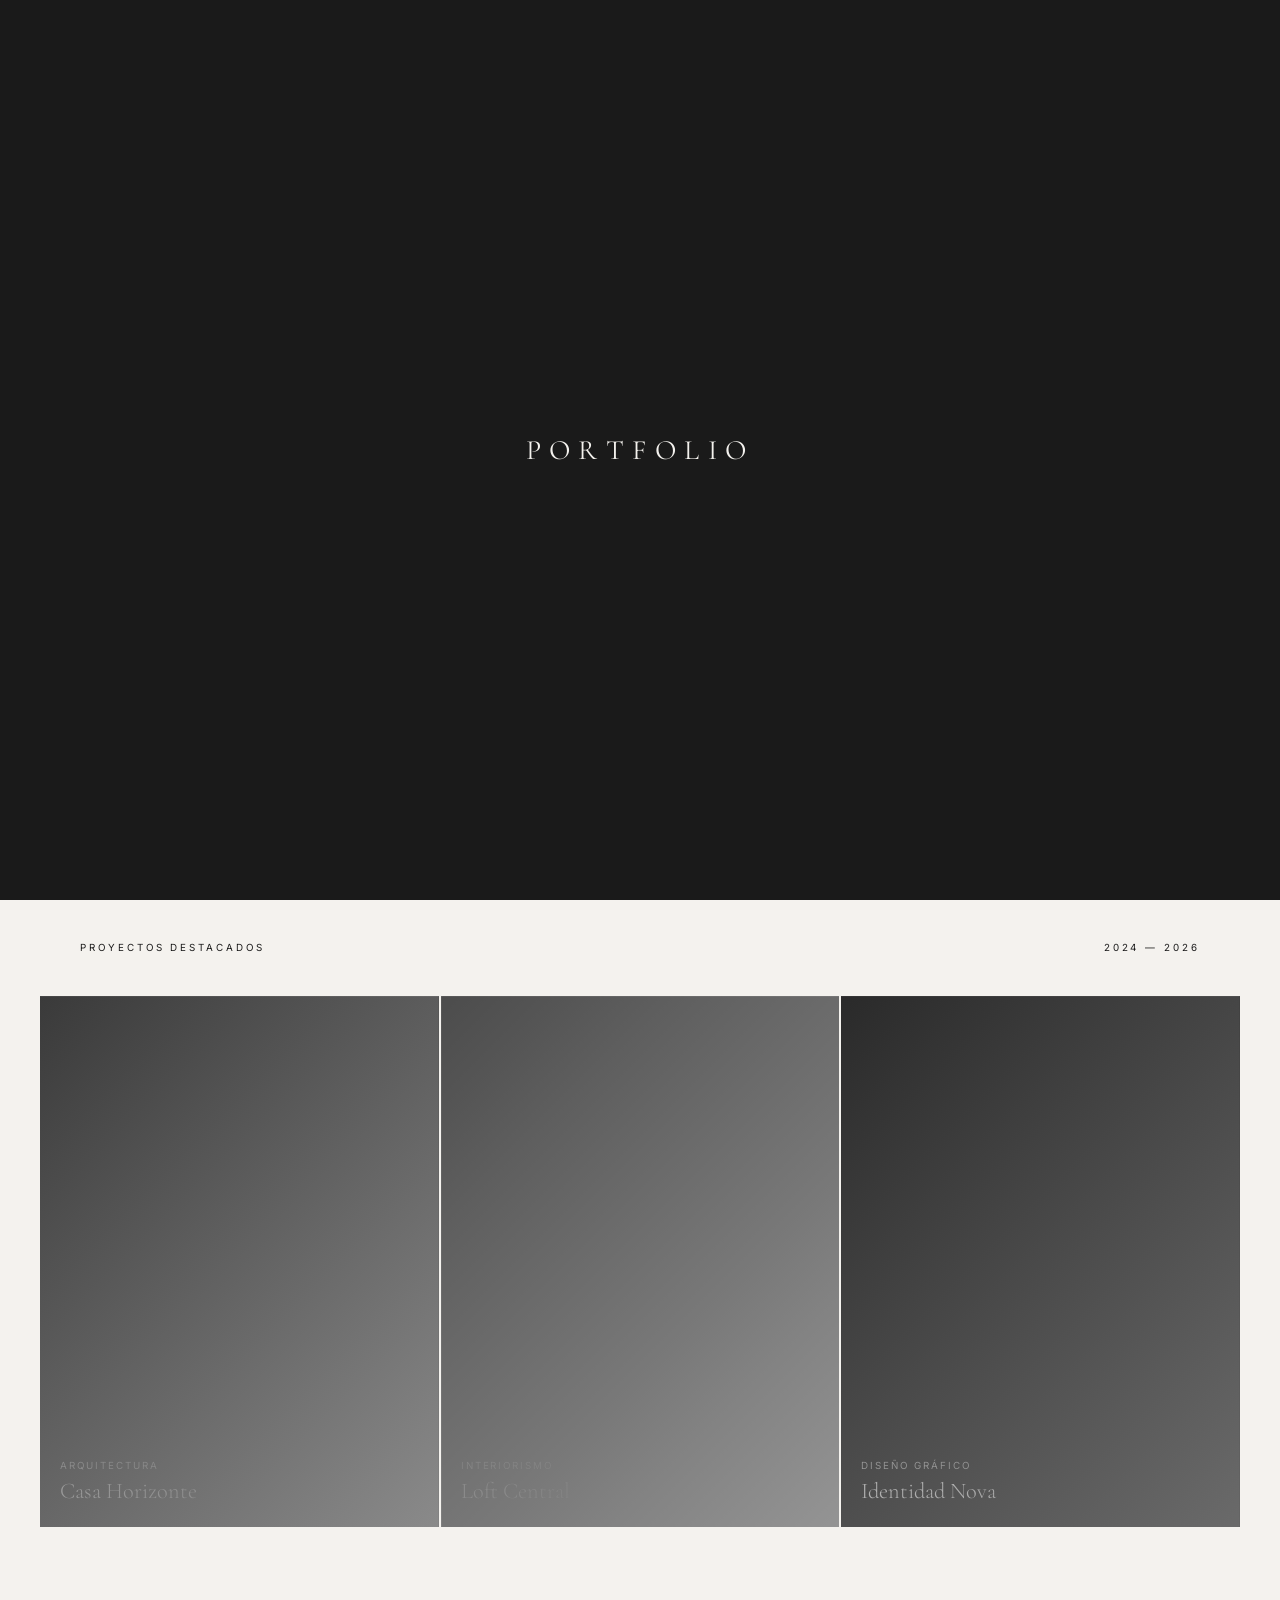
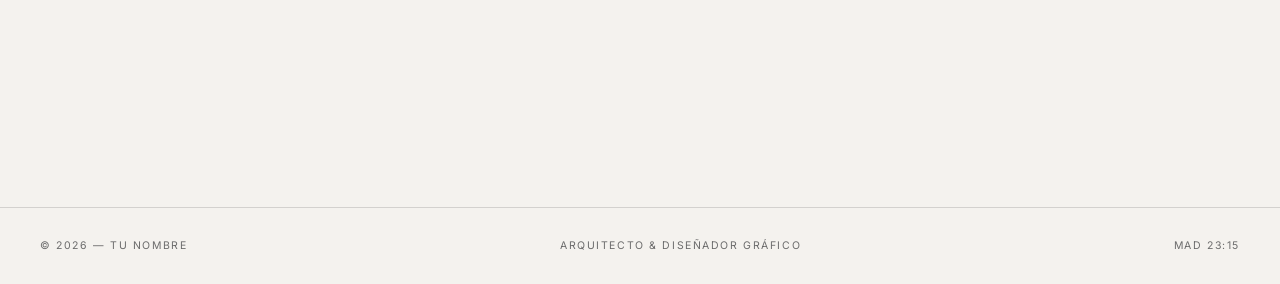
==== commit 7b5baa03: "web" ====
--- a/index.html
+++ b/index.html
@@ -1,72 +1,633 @@
-<!DOCTYPE html>
+<!doctype html>
 <html lang="es">
-<head>
-    <meta charset="UTF-8">
-    <meta name="viewport" content="width=device-width, initial-scale=1.0">
-    <title>Tu Nombre | Arquitectura & Diseño</title>
-    <link rel="stylesheet" href="style.css">
-</head>
-<body>
-
-    <!-- Menú de Navegación Fijo -->
-    <nav class="navbar">
-        <div class="logo">ESTUDIO_</div>
-        <div class="nav-links">
-            <a href="#hero">Inicio</a>
-            <a href="#renders">Renders</a>
-            <a href="#tecnico">Dibujo Técnico</a>
-            <a href="#contacto">Contacto</a>
-            <a href="/portfolio/exp/test.html">Godot</a>
+    <head>
+        <meta charset="UTF-8" />
+        <meta name="viewport" content="width=device-width, initial-scale=1.0" />
+        <meta name="description" content="Portfolio de arquitectura, interiorismo y diseño gráfico." />
+        <title>Portfolio — Arquitecto &amp; Diseñador Gráfico</title>
+
+        <!-- Estilos: base común + tema activo (theme-init.js escribe el <link> del tema antes de pintar) -->
+        <link rel="preconnect" href="https://fonts.googleapis.com" />
+        <link rel="preconnect" href="https://fonts.gstatic.com" crossorigin />
+        <link rel="stylesheet" href="css/base.css" />
+        <script src="js/theme-init.js"></script>
+        <noscript><link rel="stylesheet" href="css/themes/editorial.css" /></noscript>
+
+        <!-- Scripts -->
+        <script src="js/main.js" defer></script>
+    </head>
+
+    <body>
+        <!-- LOADER -->
+        <div class="loader" id="loader" aria-hidden="true">
+            <span><i>P</i><i>O</i><i>R</i><i>T</i><i>F</i><i>O</i><i>L</i><i>I</i><i>O</i></span>
         </div>
-    </nav>
-
-    <!-- Sección 1: Hero / Portada -->
-    <section style="background-color: rgb(131, 138, 134);" id="hero" class="section hero-section">
-        <div class="hero-content">
-            <h1>Recorrido Virtual</h1>
-            <br/>
-            <iframe
-                src="https://leotourn.github.io/portfolio/cabin/"
-                width="100%"
-                height="600px"
-                frameborder="40px"
-                allowfullscreen
-                style="border: none; border-radius: 0px; box-shadow: 0 4px 10px rgba(0,0,0,0.2);">
-            </iframe>
-        </div>
-    </section>
-    <!-- Sección 2: Galería de Renders -->
-    <section id="renders" class="section reveal">
-        <h2>01 / VISUALIZACIÓN & RENDERS</h2>
-        <div class="grid-portfolio">
-            <div class="card">
-                <img src="https://placeholder.com" alt="Render Exterior">
-                <div class="card-info"><h3>Residencia MM / Exterior</h3><p>Blender + Cycles</p></div>
+
+        <!-- CURSOR PERSONALIZADO -->
+        <div class="cursor" id="cursor" aria-hidden="true"></div>
+
+        <!-- HEADER -->
+        <header>
+            <a href="#inicio" class="logo">TU <span>Nombre</span></a>
+            <button class="menu-toggle" id="menuToggle" type="button" aria-expanded="false" aria-controls="menuOverlay">
+                <span>Menu</span>
+                <span class="bars" aria-hidden="true"><span></span><span></span></span>
+            </button>
+        </header>
+
+        <!-- MENÚ OVERLAY -->
+        <nav class="menu-overlay" id="menuOverlay" aria-label="Navegación principal">
+            <div class="menu-inner">
+                <div class="menu-nav">
+                    <ul>
+                        <li><a href="#inicio">Inicio <span class="num">01</span></a></li>
+                        <li><a href="#proyectos">Proyectos <span class="num">02</span></a></li>
+                        <li><a href="#sobre-mi">Sobre mí <span class="num">03</span></a></li>
+                        <li><a href="#contacto">Contacto <span class="num">04</span></a></li>
+                    </ul>
+                </div>
+
+                <div class="menu-info">
+                    <div>
+                        <h4>Estudio</h4>
+                        <p>Calle Ejemplo 123<br />Ciudad, País<br />CP 00000</p>
+                        <h4>Horario</h4>
+                        <p>Lun — Vie<br />09:00 — 18:00</p>
+                    </div>
+                    <div>
+                        <h4>Sígueme</h4>
+                        <div class="socials">
+                            <a href="#">Instagram</a>
+                            <a href="#">Behance</a>
+                            <a href="#">LinkedIn</a>
+                            <a href="#">Vimeo</a>
+                        </div>
+                        <h4>Diseño</h4>
+                        <div class="theme-switcher">
+                            <button type="button" data-theme-option="editorial">Editorial</button>
+                            <button type="button" data-theme-option="brutalista">Brutalista</button>
+                        </div>
+                    </div>
+                </div>
             </div>
-            <div class="card">
-                <img src="https://placeholder.com" alt="Render Interior">
-                <div class="card-info"><h3>Penthouse ST / Interior</h3><p>Modelado BIM + Twinmotion</p></div>
-            </div>
-        </div>
-    </section>
-
-    <!-- Sección 3: Dibujo Técnico / Planos -->
-    <section id="tecnico" class="section reveal">
-        <h2>02 / DETALLE TÉCNICO & PLANOS</h2>
-        <div class="grid-portfolio text-left">
-            <div class="card item-wide">
-                <img src="https://placeholder.com" alt="Plano Técnico de Corte">
-                <div class="card-info"><h3>Detalle Constructivo Escala 1:20</h3><p>Documentación técnica de fachada ventilada.</p></div>
-            </div>
-        </div>
-    </section>
-
-    <!-- Sección 4: Contacto -->
-    <section id="contacto" class="section reveal footer-section">
-        <h2>¿TRABAJAMOS JUNTOS?</h2>
-        <p>Envíame un correo para cotizaciones o colaboraciones.</p>
-        <a href="mailto:tuemail@correo.com" class="btn-contact">tuemail@correo.com</a>
-    </section>
-
-</body>
+        </nav>
+
+        <!-- PREVIEW DE PROYECTO (sigue al cursor) -->
+        <div class="project-preview" id="projectPreview" aria-hidden="true"></div>
+
+        <main>
+            <!-- =================== PANTALLA: HOME =================== -->
+            <section class="screen active" id="screen-inicio">
+                <div class="home-hero">
+                    <h1>
+                        <span class="line"><span>Arquitectura</span></span>
+                        <span class="line"><span>&amp; Diseño</span></span>
+                        <span class="line"><span>Gráfico.</span></span>
+                    </h1>
+                    <div class="home-meta">
+                        <p>
+                            Estudio multidisciplinar enfocado en la creación de espacios y piezas gráficas con identidad
+                            propia. Desde 2015 explorando la intersección entre lo construido y lo comunicado.
+                        </p>
+                        <div class="scroll-hint">Descubrir</div>
+                    </div>
+                </div>
+
+                <div class="featured">
+                    <div class="section-label">
+                        <span>Proyectos destacados</span>
+                        <span>2024 — 2026</span>
+                    </div>
+                    <div class="featured-grid">
+                        <a class="feat-item" href="#proyecto-casa-horizonte">
+                            <div class="img grad-1"></div>
+                            <div class="caption">
+                                <small>Arquitectura</small>
+                                <h3>Casa Horizonte</h3>
+                            </div>
+                        </a>
+                        <a class="feat-item" href="#proyecto-loft-central">
+                            <div class="img grad-2"></div>
+                            <div class="caption">
+                                <small>Interiorismo</small>
+                                <h3>Loft Central</h3>
+                            </div>
+                        </a>
+                        <a class="feat-item" href="#proyecto-identidad-nova">
+                            <div class="img grad-3"></div>
+                            <div class="caption">
+                                <small>Diseño Gráfico</small>
+                                <h3>Identidad Nova</h3>
+                            </div>
+                        </a>
+                    </div>
+                </div>
+            </section>
+
+            <!-- =================== PANTALLA: PROYECTOS =================== -->
+            <section class="screen" id="screen-proyectos">
+                <div class="screen-header">
+                    <h2>Proyectos<br /><em class="serif">seleccionados.</em></h2>
+                    <div class="count">06 trabajos</div>
+                </div>
+
+                <ul class="project-list" id="projectList">
+                    <li data-gradient="grad-1">
+                        <a href="#proyecto-casa-horizonte">
+                            <span class="num">01</span>
+                            <h3>Casa Horizonte</h3>
+                            <span class="cat">Arquitectura</span>
+                            <span class="year">2026</span>
+                            <span class="arrow" aria-hidden="true">→</span>
+                        </a>
+                    </li>
+                    <li data-gradient="grad-2">
+                        <a href="#proyecto-loft-central">
+                            <span class="num">02</span>
+                            <h3>Loft Central</h3>
+                            <span class="cat">Interiorismo</span>
+                            <span class="year">2025</span>
+                            <span class="arrow" aria-hidden="true">→</span>
+                        </a>
+                    </li>
+                    <li data-gradient="grad-3">
+                        <a href="#proyecto-identidad-nova">
+                            <span class="num">03</span>
+                            <h3>Identidad Nova</h3>
+                            <span class="cat">Diseño Gráfico</span>
+                            <span class="year">2025</span>
+                            <span class="arrow" aria-hidden="true">→</span>
+                        </a>
+                    </li>
+                    <li data-gradient="grad-4">
+                        <a href="#proyecto-pabellon-urbano">
+                            <span class="num">04</span>
+                            <h3>Pabellón Urbano</h3>
+                            <span class="cat">Arquitectura</span>
+                            <span class="year">2024</span>
+                            <span class="arrow" aria-hidden="true">→</span>
+                        </a>
+                    </li>
+                    <li data-gradient="grad-5">
+                        <a href="#proyecto-editorial-margen">
+                            <span class="num">05</span>
+                            <h3>Editorial Márgen</h3>
+                            <span class="cat">Diseño Editorial</span>
+                            <span class="year">2024</span>
+                            <span class="arrow" aria-hidden="true">→</span>
+                        </a>
+                    </li>
+                    <li data-gradient="grad-6">
+                        <a href="#proyecto-refugio-costero">
+                            <span class="num">06</span>
+                            <h3>Refugio Costero</h3>
+                            <span class="cat">Arquitectura</span>
+                            <span class="year">2023</span>
+                            <span class="arrow" aria-hidden="true">→</span>
+                        </a>
+                    </li>
+                </ul>
+            </section>
+
+            <!-- =================== PANTALLA: SOBRE MÍ =================== -->
+            <section class="screen" id="screen-sobre-mi">
+                <div class="screen-header">
+                    <h2>Sobre <em class="serif">mí.</em></h2>
+                    <div class="count">CV disponible</div>
+                </div>
+
+                <div class="about-grid">
+                    <div class="about-portrait"></div>
+                    <div class="about-text">
+                        <h2>Arquitecto y diseñador gráfico con <em>pasión</em> por los detalles.</h2>
+                        <p>
+                            <strong>Tu nombre</strong> es un profesional multidisciplinar con más de 10 años de
+                            experiencia en arquitectura, diseño de interiores y comunicación visual.
+                        </p>
+                        <p>
+                            Graduado en Arquitectura por [Universidad] y especializado en Diseño Gráfico, mi trabajo
+                            explora la relación entre el espacio físico y la identidad visual, buscando siempre la
+                            coherencia entre forma, función y narrativa.
+                        </p>
+                        <p>
+                            He colaborado con estudios internacionales y desarrollado proyectos propios que han sido
+                            publicados en revistas como [Revista 1], [Revista 2] y [Revista 3].
+                        </p>
+                        <a href="#" class="btn-download">Descargar CV (PDF) →</a>
+                    </div>
+                </div>
+
+                <div class="skills">
+                    <div>
+                        <h4>Arquitectura</h4>
+                        <ul>
+                            <li>Revit</li>
+                            <li>AutoCAD</li>
+                            <li>ArchiCAD</li>
+                            <li>SketchUp</li>
+                        </ul>
+                    </div>
+                    <div>
+                        <h4>Visualización</h4>
+                        <ul>
+                            <li>V-Ray</li>
+                            <li>Lumion</li>
+                            <li>Enscape</li>
+                            <li>Blender</li>
+                        </ul>
+                    </div>
+                    <div>
+                        <h4>Diseño Gráfico</h4>
+                        <ul>
+                            <li>Photoshop</li>
+                            <li>Illustrator</li>
+                            <li>InDesign</li>
+                            <li>Figma</li>
+                        </ul>
+                    </div>
+                    <div>
+                        <h4>Otros</h4>
+                        <ul>
+                            <li>After Effects</li>
+                            <li>Premiere</li>
+                            <li>Rhino</li>
+                            <li>Grasshopper</li>
+                        </ul>
+                    </div>
+                </div>
+            </section>
+
+            <!-- =================== PANTALLA: CONTACTO =================== -->
+            <section class="screen" id="screen-contacto">
+                <div class="screen-header">
+                    <h2>Hablemos<em class="serif">.</em></h2>
+                    <div class="count">Disponible para proyectos</div>
+                </div>
+
+                <div class="contact-big">
+                    <a href="mailto:hola@tunombre.com">hola@tunombre.com</a>
+                </div>
+
+                <div class="contact-grid">
+                    <div>
+                        <h4>Teléfono</h4>
+                        <a href="tel:+000000000">+00 000 000 000</a>
+                    </div>
+                    <div>
+                        <h4>Estudio</h4>
+                        <p>Calle Ejemplo 123<br />Ciudad, País</p>
+                    </div>
+                    <div>
+                        <h4>Social</h4>
+                        <a href="#">Instagram ↗</a>
+                        <a href="#">Behance ↗</a>
+                        <a href="#">LinkedIn ↗</a>
+                    </div>
+                </div>
+            </section>
+
+            <!-- =================== PROYECTO: CASA HORIZONTE =================== -->
+            <article class="screen" id="screen-proyecto-casa-horizonte">
+                <a href="#proyectos" class="back-link">← Todos los proyectos</a>
+
+                <div class="screen-header">
+                    <h1>Casa <em class="serif">Horizonte.</em></h1>
+                    <div class="count">01 / 06</div>
+                </div>
+
+                <div class="project-image project-cover grad-1" data-label="Imagen principal"></div>
+
+                <dl class="project-meta">
+                    <div>
+                        <dt>Categoría</dt>
+                        <dd>Arquitectura</dd>
+                    </div>
+                    <div>
+                        <dt>Año</dt>
+                        <dd>2026</dd>
+                    </div>
+                    <div>
+                        <dt>Rol</dt>
+                        <dd>Proyecto y dirección de obra</dd>
+                    </div>
+                    <div>
+                        <dt>Ubicación</dt>
+                        <dd>[Ciudad, País]</dd>
+                    </div>
+                </dl>
+
+                <div class="project-body">
+                    <h2>Sobre el proyecto</h2>
+                    <div class="project-text">
+                        <p>Vivienda unifamiliar organizada en torno a una idea sencilla: que el horizonte esté presente desde cada estancia. El volumen se abre al paisaje y se cierra al camino, filtrando la luz a lo largo del día.</p>
+                        <p>La materialidad es austera —hormigón visto, madera y vidrio— y busca que el paso del tiempo mejore la casa en lugar de desgastarla.</p>
+                    </div>
+                </div>
+
+                <div class="project-gallery">
+                    <div class="project-image wide grad-1" data-label="Imagen 1"></div>
+                    <div class="project-image grad-2" data-label="Imagen 2"></div>
+                    <div class="project-image grad-3" data-label="Imagen 3"></div>
+                </div>
+
+                <nav class="project-nav" aria-label="Más proyectos">
+                    <a href="#proyecto-refugio-costero" class="prev">
+                        <small>← Anterior</small>
+                        <span>Refugio Costero</span>
+                    </a>
+                    <a href="#proyecto-loft-central" class="next">
+                        <small>Siguiente →</small>
+                        <span>Loft Central</span>
+                    </a>
+                </nav>
+            </article>
+
+            <!-- =================== PROYECTO: LOFT CENTRAL =================== -->
+            <article class="screen" id="screen-proyecto-loft-central">
+                <a href="#proyectos" class="back-link">← Todos los proyectos</a>
+
+                <div class="screen-header">
+                    <h1>Loft <em class="serif">Central.</em></h1>
+                    <div class="count">02 / 06</div>
+                </div>
+
+                <div class="project-image project-cover grad-2" data-label="Imagen principal"></div>
+
+                <dl class="project-meta">
+                    <div>
+                        <dt>Categoría</dt>
+                        <dd>Interiorismo</dd>
+                    </div>
+                    <div>
+                        <dt>Año</dt>
+                        <dd>2025</dd>
+                    </div>
+                    <div>
+                        <dt>Rol</dt>
+                        <dd>Diseño de interior y mobiliario</dd>
+                    </div>
+                    <div>
+                        <dt>Ubicación</dt>
+                        <dd>[Ciudad, País]</dd>
+                    </div>
+                </dl>
+
+                <div class="project-body">
+                    <h2>Sobre el proyecto</h2>
+                    <div class="project-text">
+                        <p>Reforma integral de un loft de doble altura en pleno centro. El encargo pedía un espacio abierto que pudiera funcionar a la vez como vivienda y como estudio.</p>
+                        <p>Un único mueble continuo ordena almacenamiento, cocina y escalera, dejando libre el resto de la planta y la luz de las grandes ventanas.</p>
+                    </div>
+                </div>
+
+                <div class="project-gallery">
+                    <div class="project-image wide grad-2" data-label="Imagen 1"></div>
+                    <div class="project-image grad-3" data-label="Imagen 2"></div>
+                    <div class="project-image grad-4" data-label="Imagen 3"></div>
+                </div>
+
+                <nav class="project-nav" aria-label="Más proyectos">
+                    <a href="#proyecto-casa-horizonte" class="prev">
+                        <small>← Anterior</small>
+                        <span>Casa Horizonte</span>
+                    </a>
+                    <a href="#proyecto-identidad-nova" class="next">
+                        <small>Siguiente →</small>
+                        <span>Identidad Nova</span>
+                    </a>
+                </nav>
+            </article>
+
+            <!-- =================== PROYECTO: IDENTIDAD NOVA =================== -->
+            <article class="screen" id="screen-proyecto-identidad-nova">
+                <a href="#proyectos" class="back-link">← Todos los proyectos</a>
+
+                <div class="screen-header">
+                    <h1>Identidad <em class="serif">Nova.</em></h1>
+                    <div class="count">03 / 06</div>
+                </div>
+
+                <div class="project-image project-cover grad-3" data-label="Imagen principal"></div>
+
+                <dl class="project-meta">
+                    <div>
+                        <dt>Categoría</dt>
+                        <dd>Diseño Gráfico</dd>
+                    </div>
+                    <div>
+                        <dt>Año</dt>
+                        <dd>2025</dd>
+                    </div>
+                    <div>
+                        <dt>Rol</dt>
+                        <dd>Identidad visual</dd>
+                    </div>
+                    <div>
+                        <dt>Cliente</dt>
+                        <dd>[Nombre del cliente]</dd>
+                    </div>
+                </dl>
+
+                <div class="project-body">
+                    <h2>Sobre el proyecto</h2>
+                    <div class="project-text">
+                        <p>Identidad visual completa para Nova, una marca que necesitaba comunicar precisión sin perder cercanía. El sistema parte de un logotipo sencillo y una paleta contenida.</p>
+                        <p>Incluye logotipo, tipografía, papelería, guía de uso y una serie de plantillas para que el equipo del cliente mantenga la coherencia por su cuenta.</p>
+                    </div>
+                </div>
+
+                <div class="project-gallery">
+                    <div class="project-image wide grad-3" data-label="Imagen 1"></div>
+                    <div class="project-image grad-4" data-label="Imagen 2"></div>
+                    <div class="project-image grad-5" data-label="Imagen 3"></div>
+                </div>
+
+                <nav class="project-nav" aria-label="Más proyectos">
+                    <a href="#proyecto-loft-central" class="prev">
+                        <small>← Anterior</small>
+                        <span>Loft Central</span>
+                    </a>
+                    <a href="#proyecto-pabellon-urbano" class="next">
+                        <small>Siguiente →</small>
+                        <span>Pabellón Urbano</span>
+                    </a>
+                </nav>
+            </article>
+
+            <!-- =================== PROYECTO: PABELLÓN URBANO =================== -->
+            <article class="screen" id="screen-proyecto-pabellon-urbano">
+                <a href="#proyectos" class="back-link">← Todos los proyectos</a>
+
+                <div class="screen-header">
+                    <h1>Pabellón <em class="serif">Urbano.</em></h1>
+                    <div class="count">04 / 06</div>
+                </div>
+
+                <div class="project-image project-cover grad-4" data-label="Imagen principal"></div>
+
+                <dl class="project-meta">
+                    <div>
+                        <dt>Categoría</dt>
+                        <dd>Arquitectura</dd>
+                    </div>
+                    <div>
+                        <dt>Año</dt>
+                        <dd>2024</dd>
+                    </div>
+                    <div>
+                        <dt>Rol</dt>
+                        <dd>Proyecto y dirección de obra</dd>
+                    </div>
+                    <div>
+                        <dt>Ubicación</dt>
+                        <dd>[Ciudad, País]</dd>
+                    </div>
+                </dl>
+
+                <div class="project-body">
+                    <h2>Sobre el proyecto</h2>
+                    <div class="project-text">
+                        <p>Pabellón temporal pensado como lugar de encuentro en el espacio público. Una estructura ligera y desmontable que cubre sin cerrar y que invita a quedarse.</p>
+                        <p>El diseño prioriza la construcción en seco y la reutilización de componentes, de modo que la pieza pueda montarse de nuevo en otro emplazamiento.</p>
+                    </div>
+                </div>
+
+                <div class="project-gallery">
+                    <div class="project-image wide grad-4" data-label="Imagen 1"></div>
+                    <div class="project-image grad-5" data-label="Imagen 2"></div>
+                    <div class="project-image grad-6" data-label="Imagen 3"></div>
+                </div>
+
+                <nav class="project-nav" aria-label="Más proyectos">
+                    <a href="#proyecto-identidad-nova" class="prev">
+                        <small>← Anterior</small>
+                        <span>Identidad Nova</span>
+                    </a>
+                    <a href="#proyecto-editorial-margen" class="next">
+                        <small>Siguiente →</small>
+                        <span>Editorial Márgen</span>
+                    </a>
+                </nav>
+            </article>
+
+            <!-- =================== PROYECTO: EDITORIAL MÁRGEN =================== -->
+            <article class="screen" id="screen-proyecto-editorial-margen">
+                <a href="#proyectos" class="back-link">← Todos los proyectos</a>
+
+                <div class="screen-header">
+                    <h1>Editorial <em class="serif">Márgen.</em></h1>
+                    <div class="count">05 / 06</div>
+                </div>
+
+                <div class="project-image project-cover grad-5" data-label="Imagen principal"></div>
+
+                <dl class="project-meta">
+                    <div>
+                        <dt>Categoría</dt>
+                        <dd>Diseño Editorial</dd>
+                    </div>
+                    <div>
+                        <dt>Año</dt>
+                        <dd>2024</dd>
+                    </div>
+                    <div>
+                        <dt>Rol</dt>
+                        <dd>Dirección de arte y maquetación</dd>
+                    </div>
+                    <div>
+                        <dt>Cliente</dt>
+                        <dd>[Nombre de la editorial]</dd>
+                    </div>
+                </dl>
+
+                <div class="project-body">
+                    <h2>Sobre el proyecto</h2>
+                    <div class="project-text">
+                        <p>Diseño editorial de una colección de libros de ensayo. La maqueta trabaja con márgenes amplios y una jerarquía tipográfica clara que facilita la lectura sostenida.</p>
+                        <p>Cada volumen comparte la misma retícula y varía en el color y la composición de la cubierta, para que la colección se reconozca de un vistazo.</p>
+                    </div>
+                </div>
+
+                <div class="project-gallery">
+                    <div class="project-image wide grad-5" data-label="Imagen 1"></div>
+                    <div class="project-image grad-6" data-label="Imagen 2"></div>
+                    <div class="project-image grad-1" data-label="Imagen 3"></div>
+                </div>
+
+                <nav class="project-nav" aria-label="Más proyectos">
+                    <a href="#proyecto-pabellon-urbano" class="prev">
+                        <small>← Anterior</small>
+                        <span>Pabellón Urbano</span>
+                    </a>
+                    <a href="#proyecto-refugio-costero" class="next">
+                        <small>Siguiente →</small>
+                        <span>Refugio Costero</span>
+                    </a>
+                </nav>
+            </article>
+
+            <!-- =================== PROYECTO: REFUGIO COSTERO =================== -->
+            <article class="screen" id="screen-proyecto-refugio-costero">
+                <a href="#proyectos" class="back-link">← Todos los proyectos</a>
+
+                <div class="screen-header">
+                    <h1>Refugio <em class="serif">Costero.</em></h1>
+                    <div class="count">06 / 06</div>
+                </div>
+
+                <div class="project-image project-cover grad-6" data-label="Imagen principal"></div>
+
+                <dl class="project-meta">
+                    <div>
+                        <dt>Categoría</dt>
+                        <dd>Arquitectura</dd>
+                    </div>
+                    <div>
+                        <dt>Año</dt>
+                        <dd>2023</dd>
+                    </div>
+                    <div>
+                        <dt>Rol</dt>
+                        <dd>Proyecto y dirección de obra</dd>
+                    </div>
+                    <div>
+                        <dt>Ubicación</dt>
+                        <dd>[Ciudad, País]</dd>
+                    </div>
+                </dl>
+
+                <div class="project-body">
+                    <h2>Sobre el proyecto</h2>
+                    <div class="project-text">
+                        <p>Pequeña casa de descanso frente al mar, concebida como refugio ante el viento y la sal. Una planta compacta agrupa los espacios de día y de noche en torno a un patio protegido.</p>
+                        <p>Los materiales se eligieron por su resistencia al ambiente marino y por cómo envejecen: madera tratada, piedra local y cubierta metálica.</p>
+                    </div>
+                </div>
+
+                <div class="project-gallery">
+                    <div class="project-image wide grad-6" data-label="Imagen 1"></div>
+                    <div class="project-image grad-1" data-label="Imagen 2"></div>
+                    <div class="project-image grad-2" data-label="Imagen 3"></div>
+                </div>
+
+                <nav class="project-nav" aria-label="Más proyectos">
+                    <a href="#proyecto-editorial-margen" class="prev">
+                        <small>← Anterior</small>
+                        <span>Editorial Márgen</span>
+                    </a>
+                    <a href="#proyecto-casa-horizonte" class="next">
+                        <small>Siguiente →</small>
+                        <span>Casa Horizonte</span>
+                    </a>
+                </nav>
+            </article>
+        </main>
+
+        <!-- FOOTER -->
+        <footer>
+            <span>© 2026 — Tu Nombre</span>
+            <span>Arquitecto &amp; Diseñador Gráfico</span>
+            <span id="currentTime"></span>
+        </footer>
+    </body>
 </html>
--- a/css/base.css
+++ b/css/base.css
@@ -0,0 +1,916 @@
+/* ============================================
+   PORTFOLIO — BASE COMÚN (estructura y mecánica)
+   Colores, fuentes y gradientes viven en css/themes/
+   ============================================ */
+
+/* ---------- RESET ---------- */
+* {
+    margin: 0;
+    padding: 0;
+    box-sizing: border-box;
+}
+
+html,
+body {
+    background: var(--bg);
+    color: var(--fg);
+    font-family: var(--font-body);
+    font-size: 14px;
+    line-height: 1.5;
+    overflow-x: hidden;
+    -webkit-font-smoothing: antialiased;
+}
+
+.serif {
+    font-family: var(--font-display);
+}
+a {
+    color: inherit;
+    text-decoration: none;
+}
+
+/* ---------- LOADER ---------- */
+.loader {
+    position: fixed;
+    inset: 0;
+    background: var(--fg);
+    z-index: 9999;
+    display: flex;
+    align-items: center;
+    justify-content: center;
+    transition: transform 1.2s var(--ease);
+}
+.loader.done {
+    transform: translateY(-100%);
+}
+.loader span {
+    color: var(--bg);
+    font-family: var(--font-display);
+    font-size: 2rem;
+    letter-spacing: 0.3em;
+    overflow: hidden;
+}
+.loader span i {
+    display: inline-block;
+    font-style: normal;
+    transform: translateY(100%);
+    animation: riseUp 0.6s var(--ease) forwards;
+}
+.loader span i:nth-child(1) {
+    animation-delay: 0.1s;
+}
+.loader span i:nth-child(2) {
+    animation-delay: 0.15s;
+}
+.loader span i:nth-child(3) {
+    animation-delay: 0.2s;
+}
+.loader span i:nth-child(4) {
+    animation-delay: 0.25s;
+}
+.loader span i:nth-child(5) {
+    animation-delay: 0.3s;
+}
+.loader span i:nth-child(6) {
+    animation-delay: 0.35s;
+}
+.loader span i:nth-child(7) {
+    animation-delay: 0.4s;
+}
+.loader span i:nth-child(8) {
+    animation-delay: 0.45s;
+}
+.loader span i:nth-child(9) {
+    animation-delay: 0.5s;
+}
+@keyframes riseUp {
+    to {
+        transform: translateY(0);
+    }
+}
+
+/* ---------- HEADER ---------- */
+header {
+    position: fixed;
+    top: 0;
+    left: 0;
+    right: 0;
+    padding: 28px 40px;
+    display: flex;
+    justify-content: space-between;
+    align-items: center;
+    z-index: 100;
+    mix-blend-mode: difference;
+    color: #fff;
+}
+.logo {
+    font-family: var(--font-display);
+    font-size: 1.4rem;
+    letter-spacing: 0.15em;
+    text-transform: uppercase;
+    cursor: pointer;
+}
+.logo span {
+    font-style: italic;
+}
+
+.menu-toggle {
+    background: none;
+    border: none;
+    color: inherit;
+    cursor: pointer;
+    display: flex;
+    align-items: center;
+    gap: 12px;
+    font-size: 0.75rem;
+    letter-spacing: 0.25em;
+    text-transform: uppercase;
+}
+.menu-toggle .bars {
+    width: 28px;
+    height: 14px;
+    position: relative;
+}
+.menu-toggle .bars span {
+    position: absolute;
+    left: 0;
+    width: 100%;
+    height: 1px;
+    background: currentColor;
+    transition:
+        transform 0.5s var(--ease),
+        top 0.5s var(--ease);
+}
+.menu-toggle .bars span:nth-child(1) {
+    top: 0;
+}
+.menu-toggle .bars span:nth-child(2) {
+    top: 13px;
+}
+.menu-toggle.open .bars span:nth-child(1) {
+    top: 6px;
+    transform: rotate(45deg);
+}
+.menu-toggle.open .bars span:nth-child(2) {
+    top: 6px;
+    transform: rotate(-45deg);
+}
+
+/* ---------- MENÚ OVERLAY ---------- */
+.menu-overlay {
+    position: fixed;
+    inset: 0;
+    background: var(--fg);
+    color: var(--bg);
+    z-index: 90;
+    clip-path: circle(0% at calc(100% - 70px) 50px);
+    transition: clip-path 1s var(--ease);
+    pointer-events: none;
+    display: flex;
+}
+.menu-overlay.open {
+    clip-path: circle(150% at calc(100% - 70px) 50px);
+    pointer-events: all;
+}
+.menu-overlay .menu-inner {
+    width: 100%;
+    padding: 140px 60px 60px;
+    display: grid;
+    grid-template-columns: 1.5fr 1fr;
+    gap: 60px;
+}
+.menu-nav ul {
+    list-style: none;
+}
+.menu-nav li {
+    overflow: hidden;
+    border-top: 1px solid rgba(244, 242, 238, 0.15);
+}
+.menu-nav li:last-child {
+    border-bottom: 1px solid rgba(244, 242, 238, 0.15);
+}
+.menu-nav a {
+    display: block;
+    padding: 24px 0;
+    font-family: var(--font-display);
+    font-size: clamp(2.5rem, 6vw, 5rem);
+    font-weight: 300;
+    line-height: 1;
+    transform: translateY(110%);
+    transition: transform 0.8s var(--ease);
+    position: relative;
+}
+.menu-nav a .num {
+    font-family: var(--font-body);
+    font-size: 0.7rem;
+    letter-spacing: 0.2em;
+    position: absolute;
+    top: 20px;
+    right: 0;
+    opacity: 0.5;
+}
+.menu-nav li:nth-child(1) a {
+    --i: 0;
+}
+.menu-nav li:nth-child(2) a {
+    --i: 1;
+}
+.menu-nav li:nth-child(3) a {
+    --i: 2;
+}
+.menu-nav li:nth-child(4) a {
+    --i: 3;
+}
+.menu-overlay.open .menu-nav a {
+    transform: translateY(0);
+    transition-delay: calc(var(--i) * 0.08s + 0.3s);
+}
+.menu-nav a:hover {
+    padding-left: 20px;
+    color: var(--accent);
+}
+
+.menu-info {
+    display: flex;
+    flex-direction: column;
+    justify-content: space-between;
+    opacity: 0;
+    transition: opacity 0.6s ease 0.8s;
+}
+.menu-overlay.open .menu-info {
+    opacity: 1;
+}
+.menu-info h4 {
+    font-size: 0.7rem;
+    letter-spacing: 0.25em;
+    text-transform: uppercase;
+    opacity: 0.5;
+    margin-bottom: 12px;
+}
+.menu-info p {
+    font-size: 0.9rem;
+    line-height: 1.6;
+    margin-bottom: 30px;
+}
+.menu-info .socials {
+    display: flex;
+    gap: 20px;
+    font-size: 0.8rem;
+}
+.menu-info .socials a:hover {
+    color: var(--accent);
+}
+
+/* ---------- PANTALLAS ---------- */
+.screen {
+    min-height: 100vh;
+    padding: 140px 40px 80px;
+    display: none;
+}
+.screen.active {
+    display: block;
+    animation: pageIn 0.6s ease;
+}
+@keyframes pageIn {
+    from {
+        opacity: 0;
+    }
+    to {
+        opacity: 1;
+    }
+}
+
+/* ---------- HOME ---------- */
+.home-hero {
+    min-height: calc(100vh - 220px);
+    display: flex;
+    flex-direction: column;
+    justify-content: center;
+    position: relative;
+}
+.home-hero h1 {
+    font-family: var(--font-display);
+    font-size: clamp(3rem, 10vw, 9rem);
+    font-weight: 300;
+    line-height: 0.95;
+    letter-spacing: -0.02em;
+}
+.home-hero h1 .line {
+    display: block;
+    overflow: hidden;
+}
+.home-hero h1 .line span {
+    display: inline-block;
+    transform: translateY(110%);
+    animation: slideUp 1s var(--ease) forwards;
+}
+.home-hero h1 .line:nth-child(2) span {
+    animation-delay: 0.15s;
+}
+.home-hero h1 .line:nth-child(3) span {
+    animation-delay: 0.3s;
+    font-style: italic;
+    color: var(--accent);
+}
+@keyframes slideUp {
+    to {
+        transform: translateY(0);
+    }
+}
+
+.home-meta {
+    display: flex;
+    justify-content: space-between;
+    align-items: flex-end;
+    margin-top: 80px;
+    padding-top: 30px;
+    border-top: 1px solid var(--line);
+}
+.home-meta p {
+    max-width: 380px;
+    font-size: 0.95rem;
+    color: var(--muted);
+}
+.scroll-hint {
+    font-size: 0.7rem;
+    letter-spacing: 0.3em;
+    text-transform: uppercase;
+    display: flex;
+    align-items: center;
+    gap: 10px;
+}
+.scroll-hint::after {
+    content: "";
+    width: 40px;
+    height: 1px;
+    background: var(--fg);
+    animation: pulse 2s ease-in-out infinite;
+}
+@keyframes pulse {
+    0%,
+    100% {
+        opacity: 0.3;
+    }
+    50% {
+        opacity: 1;
+    }
+}
+
+/* ---------- PROYECTOS DESTACADOS ---------- */
+.featured {
+    padding: 120px 0;
+    border-top: 1px solid var(--line);
+}
+.section-label {
+    font-size: 0.7rem;
+    letter-spacing: 0.3em;
+    text-transform: uppercase;
+    margin-bottom: 40px;
+    padding: 0 40px;
+    display: flex;
+    justify-content: space-between;
+}
+.featured-grid {
+    display: grid;
+    grid-template-columns: repeat(3, 1fr);
+    gap: 2px;
+}
+.feat-item {
+    position: relative;
+    aspect-ratio: 3/4;
+    overflow: hidden;
+    cursor: pointer;
+    background: #2a2a2a;
+}
+.feat-item .img {
+    position: absolute;
+    inset: 0;
+    background-size: cover;
+    background-position: center;
+    transition:
+        transform 1.2s var(--ease),
+        filter 0.6s ease;
+    filter: grayscale(100%);
+}
+.feat-item:hover .img {
+    transform: scale(1.06);
+    filter: grayscale(0%);
+}
+.feat-item .caption {
+    position: absolute;
+    bottom: 20px;
+    left: 20px;
+    right: 20px;
+    color: #fff;
+    z-index: 2;
+    mix-blend-mode: difference;
+}
+.feat-item .caption h3 {
+    font-family: var(--font-display);
+    font-size: 1.6rem;
+    font-weight: 300;
+}
+.feat-item .caption small {
+    font-size: 0.7rem;
+    letter-spacing: 0.2em;
+    text-transform: uppercase;
+    opacity: 0.7;
+}
+
+/* ---------- LISTA DE PROYECTOS ---------- */
+.screen-header {
+    display: flex;
+    justify-content: space-between;
+    align-items: flex-end;
+    margin-bottom: 80px;
+    padding-bottom: 30px;
+    border-bottom: 1px solid var(--line);
+}
+.screen-header h1,
+.screen-header h2 {
+    font-family: var(--font-display);
+    font-size: clamp(2.5rem, 6vw, 5rem);
+    font-weight: 300;
+    line-height: 1;
+}
+.screen-header h1 em,
+.screen-header h2 em {
+    font-style: italic;
+    color: var(--accent);
+}
+.screen-header .count {
+    font-size: 0.75rem;
+    letter-spacing: 0.25em;
+    text-transform: uppercase;
+    color: var(--muted);
+}
+
+.project-list {
+    list-style: none;
+}
+.project-list li {
+    border-top: 1px solid var(--line);
+}
+.project-list li:last-child {
+    border-bottom: 1px solid var(--line);
+}
+.project-list li a {
+    padding: 30px 0;
+    display: grid;
+    grid-template-columns: 60px 2fr 1fr 1fr 40px;
+    gap: 30px;
+    align-items: center;
+    transition: padding 0.4s var(--ease);
+    position: relative;
+}
+.project-list li a:hover,
+.project-list li a:focus-visible {
+    padding-left: 20px;
+}
+.project-list li .num {
+    font-size: 0.75rem;
+    color: var(--muted);
+    letter-spacing: 0.15em;
+}
+.project-list li h3 {
+    font-family: var(--font-display);
+    font-size: 2rem;
+    font-weight: 300;
+    transition: color 0.3s ease;
+}
+.project-list li:hover h3 {
+    color: var(--accent);
+}
+.project-list li .cat,
+.project-list li .year {
+    font-size: 0.8rem;
+    color: var(--muted);
+    letter-spacing: 0.15em;
+    text-transform: uppercase;
+}
+.project-list li .arrow {
+    font-size: 1.5rem;
+    transition: transform 0.4s var(--ease);
+}
+.project-list li:hover .arrow {
+    transform: translateX(10px);
+}
+
+.project-preview {
+    position: fixed;
+    pointer-events: none;
+    width: 320px;
+    height: 400px;
+    background-size: cover;
+    background-position: center;
+    opacity: 0;
+    transition: opacity 0.3s ease;
+    z-index: 50;
+    mix-blend-mode: multiply;
+    border-radius: 2px;
+}
+.project-preview.visible {
+    opacity: 1;
+}
+
+/* ---------- SOBRE MÍ ---------- */
+.about-grid {
+    display: grid;
+    grid-template-columns: 1fr 1fr;
+    gap: 80px;
+    align-items: start;
+}
+.about-portrait {
+    aspect-ratio: 3/4;
+    background: linear-gradient(135deg, #2a2a2a, #555);
+    position: relative;
+    overflow: hidden;
+}
+.about-portrait::after {
+    content: "TU FOTO";
+    position: absolute;
+    inset: 0;
+    display: flex;
+    align-items: center;
+    justify-content: center;
+    color: rgba(255, 255, 255, 0.3);
+    letter-spacing: 0.3em;
+    font-size: 0.8rem;
+}
+.about-text h2 {
+    font-family: var(--font-display);
+    font-size: clamp(2rem, 4vw, 3.5rem);
+    font-weight: 300;
+    line-height: 1.1;
+    margin-bottom: 40px;
+}
+.about-text h2 em {
+    color: var(--accent);
+    font-style: italic;
+}
+.about-text p {
+    margin-bottom: 20px;
+    color: var(--muted);
+    font-size: 1rem;
+    line-height: 1.7;
+}
+.about-text p strong {
+    color: var(--fg);
+    font-weight: 500;
+}
+
+.btn-download {
+    display: inline-block;
+    margin-top: 30px;
+    border-bottom: 1px solid var(--fg);
+    padding-bottom: 4px;
+}
+
+.skills {
+    margin-top: 80px;
+    display: grid;
+    grid-template-columns: repeat(4, 1fr);
+    gap: 40px;
+    padding-top: 40px;
+    border-top: 1px solid var(--line);
+}
+.skills h4 {
+    font-size: 0.7rem;
+    letter-spacing: 0.25em;
+    text-transform: uppercase;
+    margin-bottom: 16px;
+    color: var(--muted);
+}
+.skills ul {
+    list-style: none;
+}
+.skills li {
+    padding: 8px 0;
+    font-size: 0.9rem;
+    border-bottom: 1px solid var(--line);
+}
+
+/* ---------- CONTACTO ---------- */
+.contact-big {
+    font-family: var(--font-display);
+    font-size: clamp(3rem, 9vw, 8rem);
+    font-weight: 300;
+    line-height: 1;
+    margin: 60px 0;
+}
+.contact-big a {
+    border-bottom: 1px solid var(--fg);
+    transition:
+        color 0.3s ease,
+        border-color 0.3s ease;
+}
+.contact-big a:hover {
+    color: var(--accent);
+    border-color: var(--accent);
+}
+
+.contact-grid {
+    display: grid;
+    grid-template-columns: repeat(3, 1fr);
+    gap: 60px;
+    margin-top: 100px;
+    padding-top: 40px;
+    border-top: 1px solid var(--line);
+}
+.contact-grid h4 {
+    font-size: 0.7rem;
+    letter-spacing: 0.25em;
+    text-transform: uppercase;
+    color: var(--muted);
+    margin-bottom: 16px;
+}
+.contact-grid p,
+.contact-grid a {
+    font-size: 1rem;
+    line-height: 1.8;
+    display: block;
+}
+.contact-grid a:hover {
+    color: var(--accent);
+}
+
+/* ---------- PÁGINA DE PROYECTO ---------- */
+.back-link {
+    display: inline-block;
+    margin-bottom: 40px;
+    font-size: 0.75rem;
+    letter-spacing: 0.25em;
+    text-transform: uppercase;
+    color: var(--muted);
+    transition: color 0.3s ease;
+}
+.back-link:hover {
+    color: var(--accent);
+}
+
+.project-image {
+    position: relative;
+    overflow: hidden;
+    aspect-ratio: 4/3;
+}
+.project-image::after {
+    content: attr(data-label);
+    position: absolute;
+    inset: 0;
+    display: flex;
+    align-items: center;
+    justify-content: center;
+    color: rgba(255, 255, 255, 0.3);
+    letter-spacing: 0.3em;
+    font-size: 0.8rem;
+    text-transform: uppercase;
+}
+.project-cover {
+    aspect-ratio: 16/9;
+}
+
+.project-meta {
+    display: grid;
+    grid-template-columns: repeat(4, 1fr);
+    gap: 40px;
+    margin-top: 40px;
+    padding: 30px 0;
+    border-bottom: 1px solid var(--line);
+}
+.project-meta dt {
+    font-size: 0.7rem;
+    letter-spacing: 0.25em;
+    text-transform: uppercase;
+    color: var(--muted);
+    margin-bottom: 12px;
+}
+.project-meta dd {
+    font-size: 1rem;
+}
+
+.project-body {
+    display: grid;
+    grid-template-columns: 1fr 2fr;
+    gap: 80px;
+    padding: 80px 0;
+}
+.project-body h2 {
+    font-size: 0.7rem;
+    font-weight: 400;
+    letter-spacing: 0.3em;
+    text-transform: uppercase;
+}
+.project-text p {
+    max-width: 60ch;
+    margin-bottom: 20px;
+    color: var(--muted);
+    font-size: 1rem;
+    line-height: 1.7;
+}
+.project-text p:first-child {
+    font-family: var(--font-display);
+    font-size: clamp(1.4rem, 2.4vw, 2rem);
+    font-weight: 300;
+    line-height: 1.35;
+    color: var(--fg);
+}
+
+.project-gallery {
+    display: grid;
+    grid-template-columns: repeat(2, 1fr);
+    gap: 2px;
+}
+.project-gallery .wide {
+    grid-column: span 2;
+    aspect-ratio: 16/9;
+}
+
+.project-nav {
+    display: grid;
+    grid-template-columns: 1fr 1fr;
+    gap: 40px;
+    margin-top: 120px;
+    padding-top: 40px;
+    border-top: 1px solid var(--line);
+}
+.project-nav a {
+    display: flex;
+    flex-direction: column;
+    gap: 10px;
+    transition: color 0.3s ease;
+}
+.project-nav a:hover {
+    color: var(--accent);
+}
+.project-nav small {
+    font-size: 0.7rem;
+    letter-spacing: 0.25em;
+    text-transform: uppercase;
+    color: var(--muted);
+}
+.project-nav span {
+    font-family: var(--font-display);
+    font-size: clamp(1.8rem, 4vw, 3rem);
+    font-weight: 300;
+    line-height: 1.1;
+}
+.project-nav .next {
+    text-align: right;
+}
+
+/* ---------- SELECTOR DE TEMA ---------- */
+.theme-switcher {
+    display: flex;
+    flex-direction: column;
+    align-items: flex-start;
+    gap: 6px;
+}
+.theme-switcher button {
+    padding: 0;
+    border: 0;
+    background: none;
+    color: inherit;
+    font: inherit;
+    cursor: pointer;
+    opacity: 0.55;
+    transition: opacity 0.3s ease;
+}
+.theme-switcher button:hover,
+.theme-switcher button[aria-pressed="true"] {
+    opacity: 1;
+}
+.theme-switcher button[aria-pressed="true"]::before {
+    content: "● ";
+}
+
+/* ---------- FOOTER ---------- */
+footer {
+    padding: 30px 40px;
+    display: flex;
+    justify-content: space-between;
+    font-size: 0.75rem;
+    letter-spacing: 0.15em;
+    text-transform: uppercase;
+    color: var(--muted);
+    border-top: 1px solid var(--line);
+    margin-top: 80px;
+}
+
+/* ---------- CURSOR PERSONALIZADO ---------- */
+.cursor {
+    position: fixed;
+    width: 10px;
+    height: 10px;
+    background: var(--fg);
+    border-radius: 50%;
+    pointer-events: none;
+    z-index: 9998;
+    transition:
+        transform 0.2s ease,
+        width 0.3s ease,
+        height 0.3s ease,
+        background 0.3s ease;
+    mix-blend-mode: difference;
+    top: 0;
+    left: 0;
+}
+.cursor.hover {
+    width: 50px;
+    height: 50px;
+    background: var(--accent);
+}
+
+/* ---------- GRADIENTES (placeholders de imagen) ---------- */
+.grad-1 {
+    background-image: var(--grad-1);
+}
+.grad-2 {
+    background-image: var(--grad-2);
+}
+.grad-3 {
+    background-image: var(--grad-3);
+}
+.grad-4 {
+    background-image: var(--grad-4);
+}
+.grad-5 {
+    background-image: var(--grad-5);
+}
+.grad-6 {
+    background-image: var(--grad-6);
+}
+
+/* ---------- REVEAL AL HACER SCROLL ---------- */
+.reveal {
+    opacity: 0;
+    transform: translateY(40px);
+    transition:
+        opacity 0.8s ease,
+        transform 0.8s var(--ease);
+}
+.reveal.is-visible {
+    opacity: 1;
+    transform: translateY(0);
+}
+
+/* ---------- RESPONSIVE ---------- */
+@media (max-width: 768px) {
+    header {
+        padding: 20px;
+    }
+    .screen {
+        padding: 120px 20px 60px;
+    }
+    .menu-overlay .menu-inner {
+        grid-template-columns: 1fr;
+        padding: 120px 20px 40px;
+    }
+    .featured-grid {
+        grid-template-columns: 1fr;
+    }
+    .project-list li a {
+        grid-template-columns: 40px 1fr 30px;
+    }
+    .project-list li .cat,
+    .project-list li .year {
+        display: none;
+    }
+    .about-grid {
+        grid-template-columns: 1fr;
+        gap: 40px;
+    }
+    .skills {
+        grid-template-columns: repeat(2, 1fr);
+    }
+    .contact-grid {
+        grid-template-columns: 1fr;
+        gap: 30px;
+    }
+    .home-meta {
+        flex-direction: column;
+        gap: 30px;
+        align-items: flex-start;
+    }
+    .cursor {
+        display: none;
+    }
+    .project-meta {
+        grid-template-columns: repeat(2, 1fr);
+        gap: 30px;
+    }
+    .project-body {
+        grid-template-columns: 1fr;
+        gap: 30px;
+        padding: 50px 0;
+    }
+    .project-gallery {
+        grid-template-columns: 1fr;
+    }
+    .project-gallery .wide {
+        grid-column: auto;
+    }
+    .project-nav {
+        margin-top: 80px;
+        gap: 20px;
+    }
+}
--- a/css/themes/editorial.css
+++ b/css/themes/editorial.css
@@ -0,0 +1,25 @@
+/* ============================================
+   TEMA: EDITORIAL (el diseño original)
+   Serif elegante, fondo hueso y acento terracota.
+   ============================================ */
+@import url("https://fonts.googleapis.com/css2?family=Cormorant+Garamond:ital,wght@0,300;0,400;1,300&family=Inter:wght@300;400;500&display=swap");
+
+:root {
+    --font-display: "Cormorant Garamond", serif;
+    --font-body: "Inter", sans-serif;
+
+    --bg: #f4f2ee;
+    --fg: #1a1a1a;
+    --muted: #6b6b6b;
+    --accent: #c9462c;
+    --line: rgba(26, 26, 26, 0.15);
+    --ease: cubic-bezier(0.77, 0, 0.175, 1);
+
+    /* Gradientes placeholder de proyectos (reemplazar por imágenes) */
+    --grad-1: linear-gradient(135deg, #3a3a3a, #8a8a8a);
+    --grad-2: linear-gradient(135deg, #5a4a3a, #a89080);
+    --grad-3: linear-gradient(135deg, #2a2a2a, #6a6a6a);
+    --grad-4: linear-gradient(135deg, #4a5a4a, #8a9a8a);
+    --grad-5: linear-gradient(135deg, #6a4a3a, #b89080);
+    --grad-6: linear-gradient(135deg, #3a3a4a, #7a7a8a);
+}
